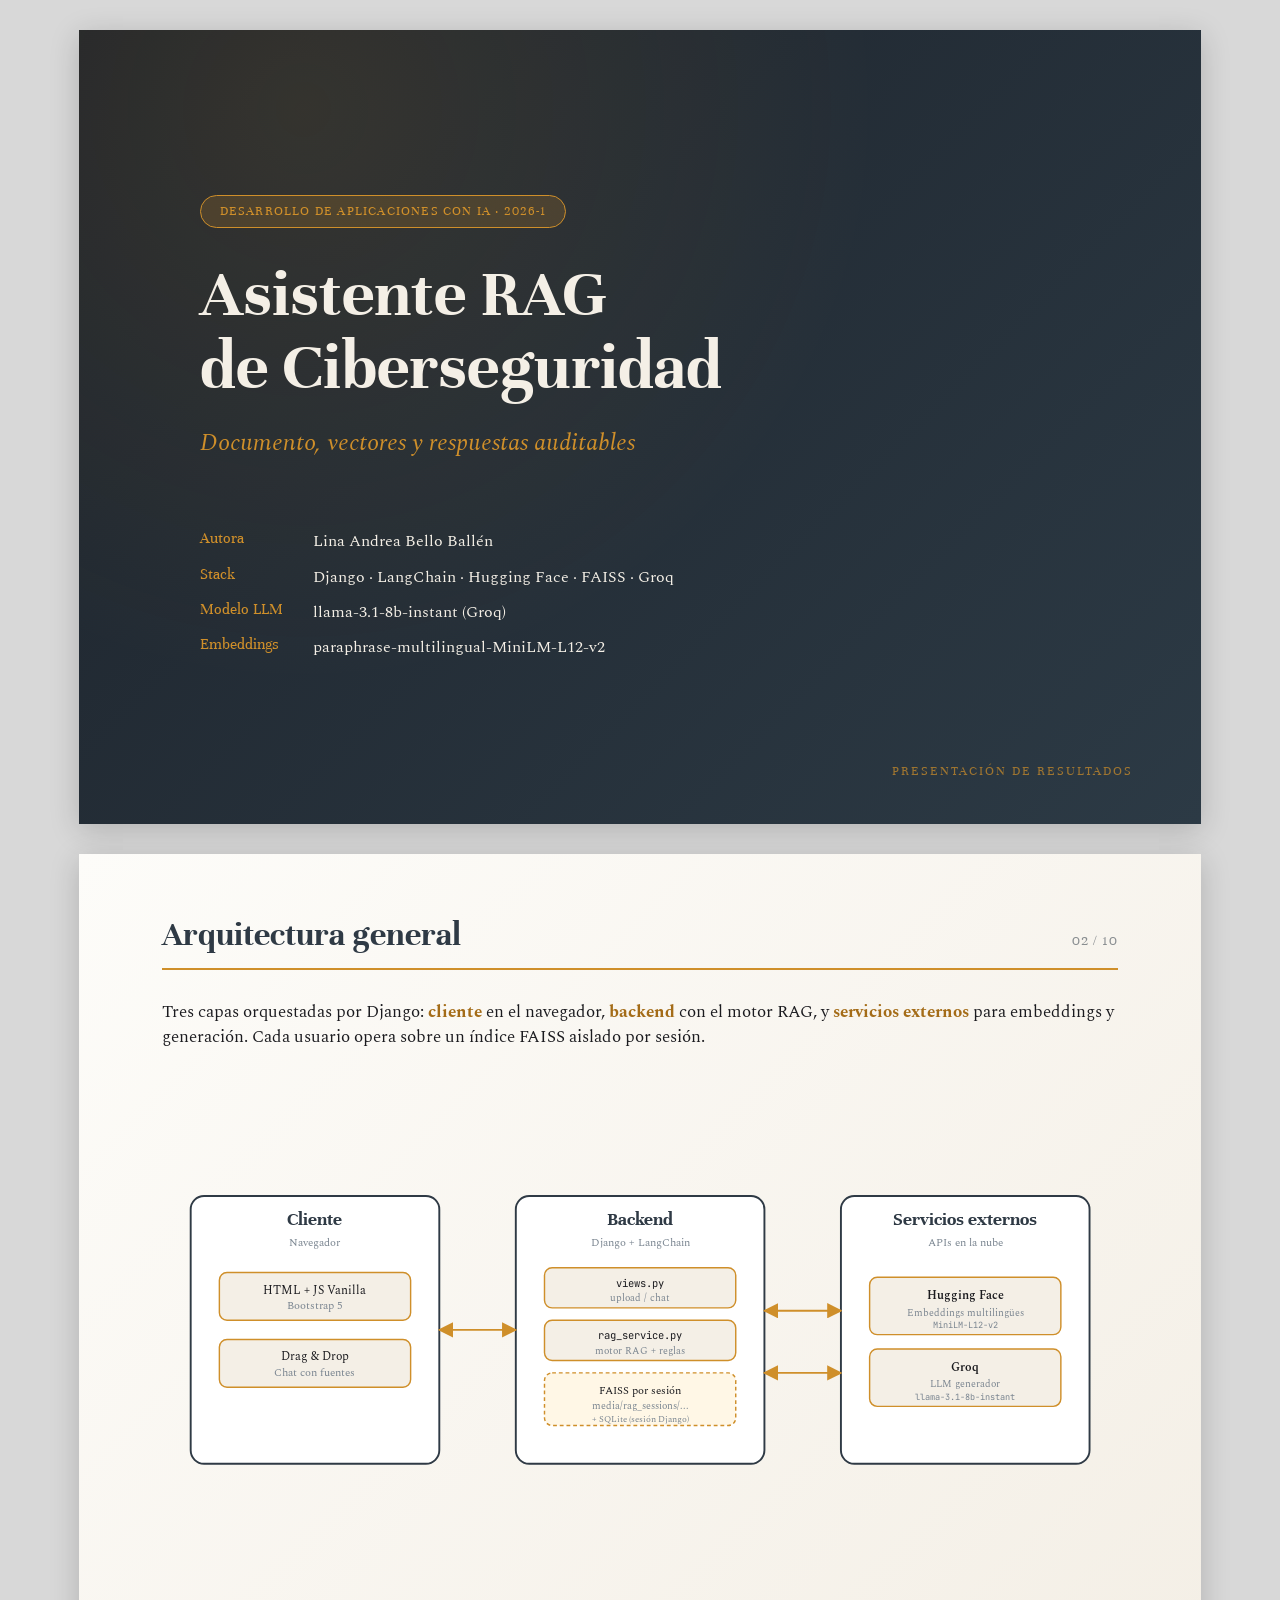
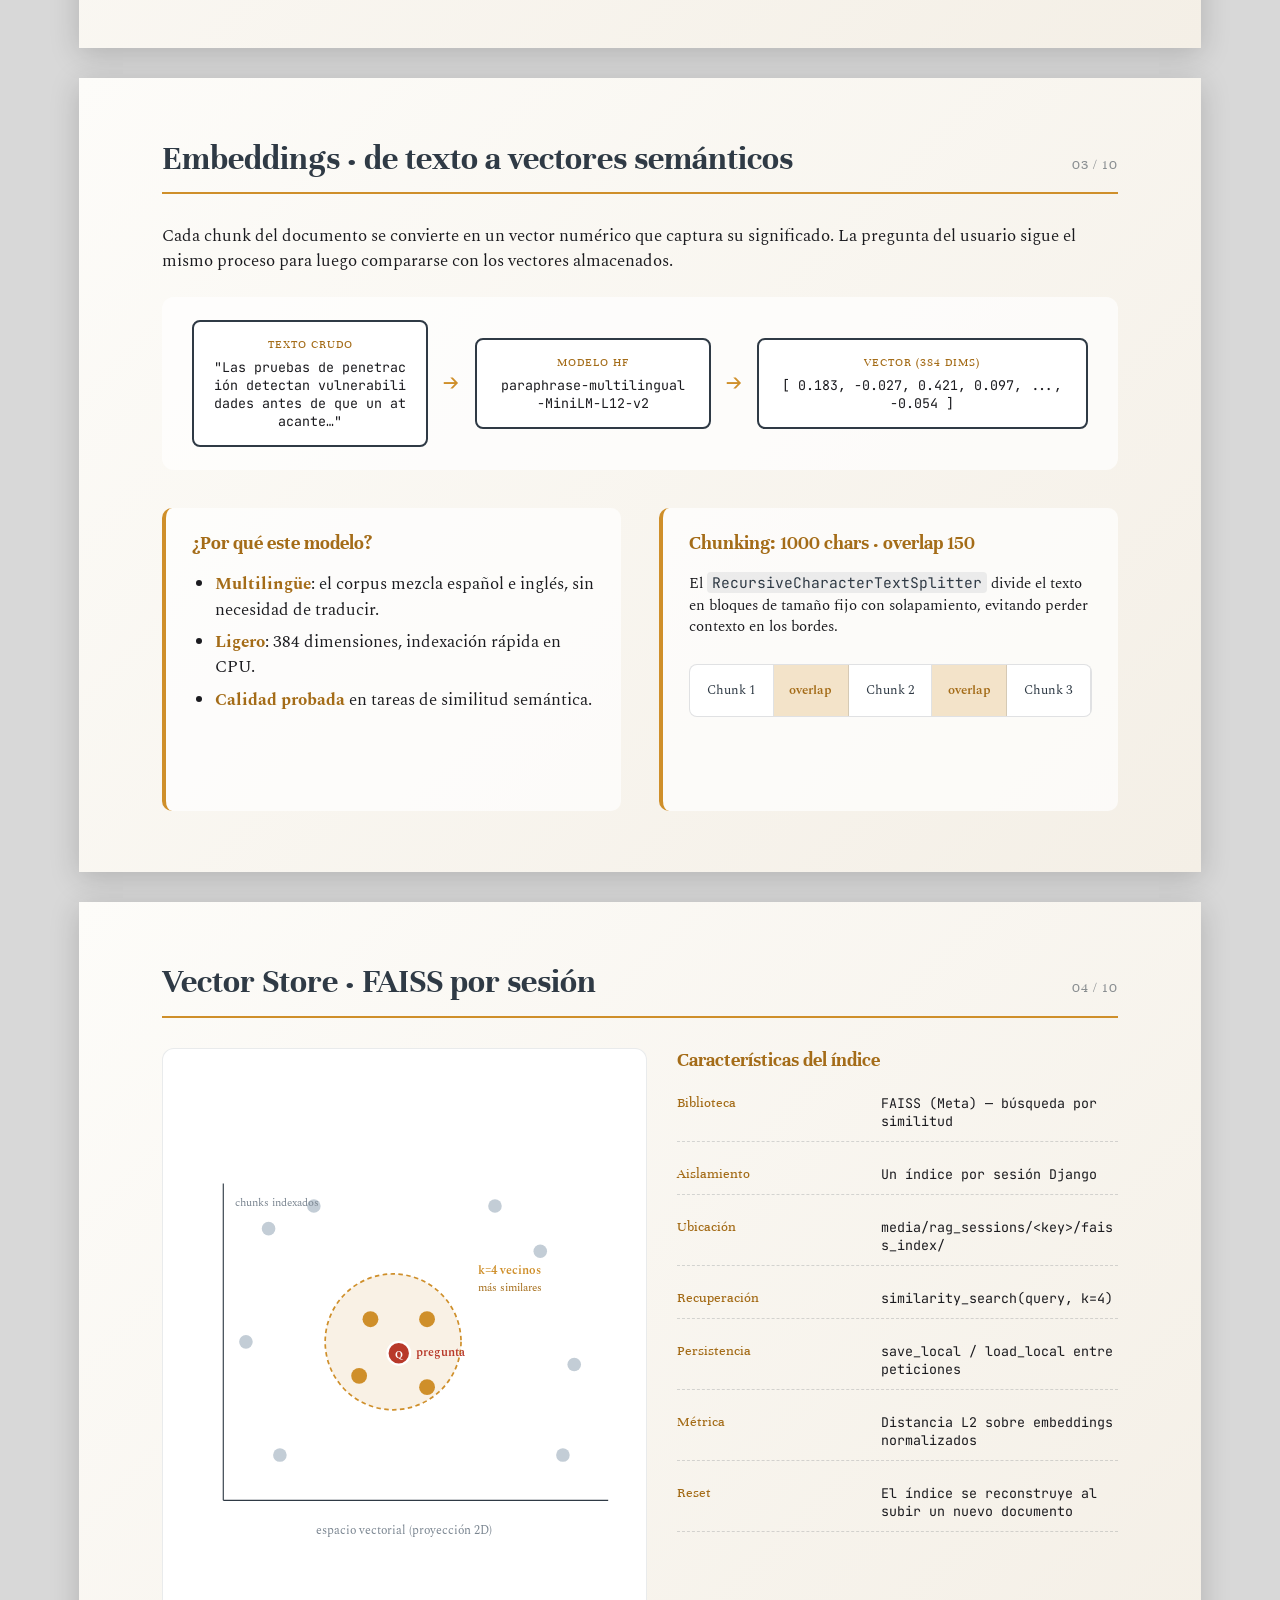
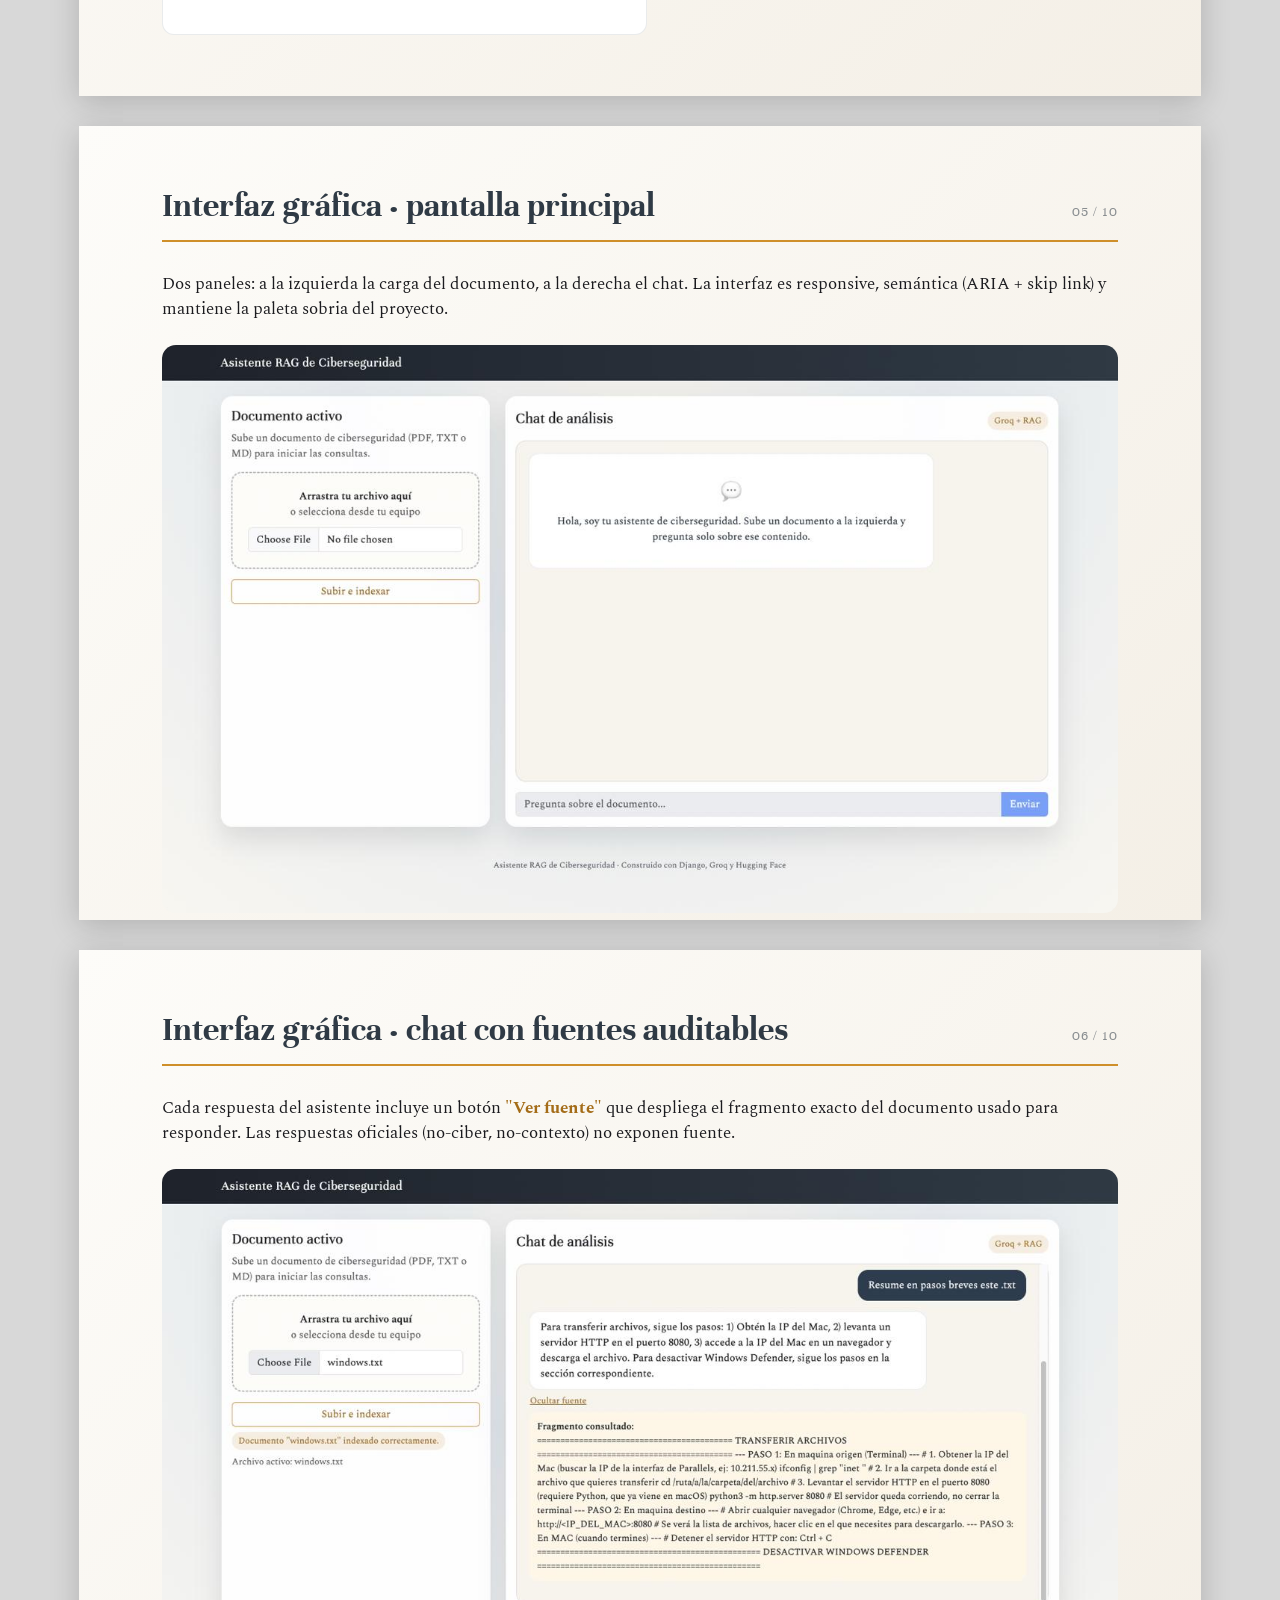
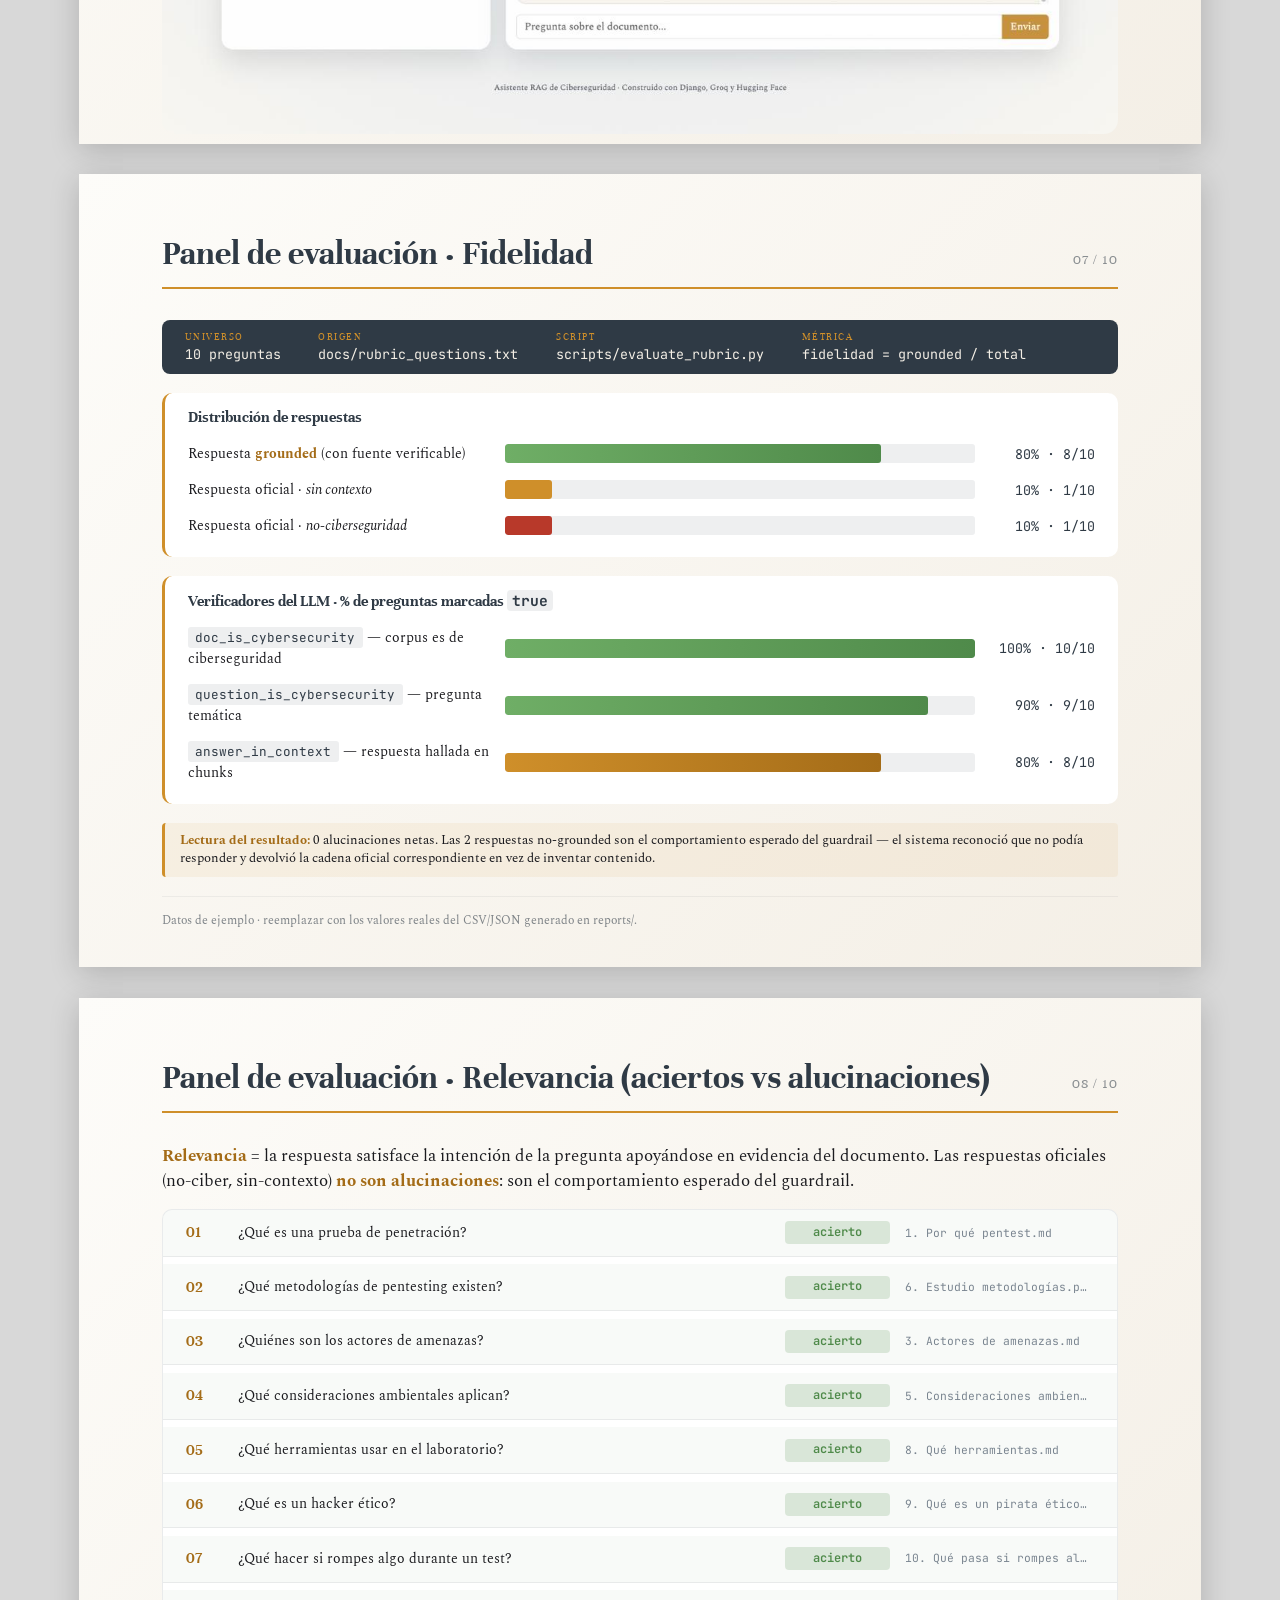
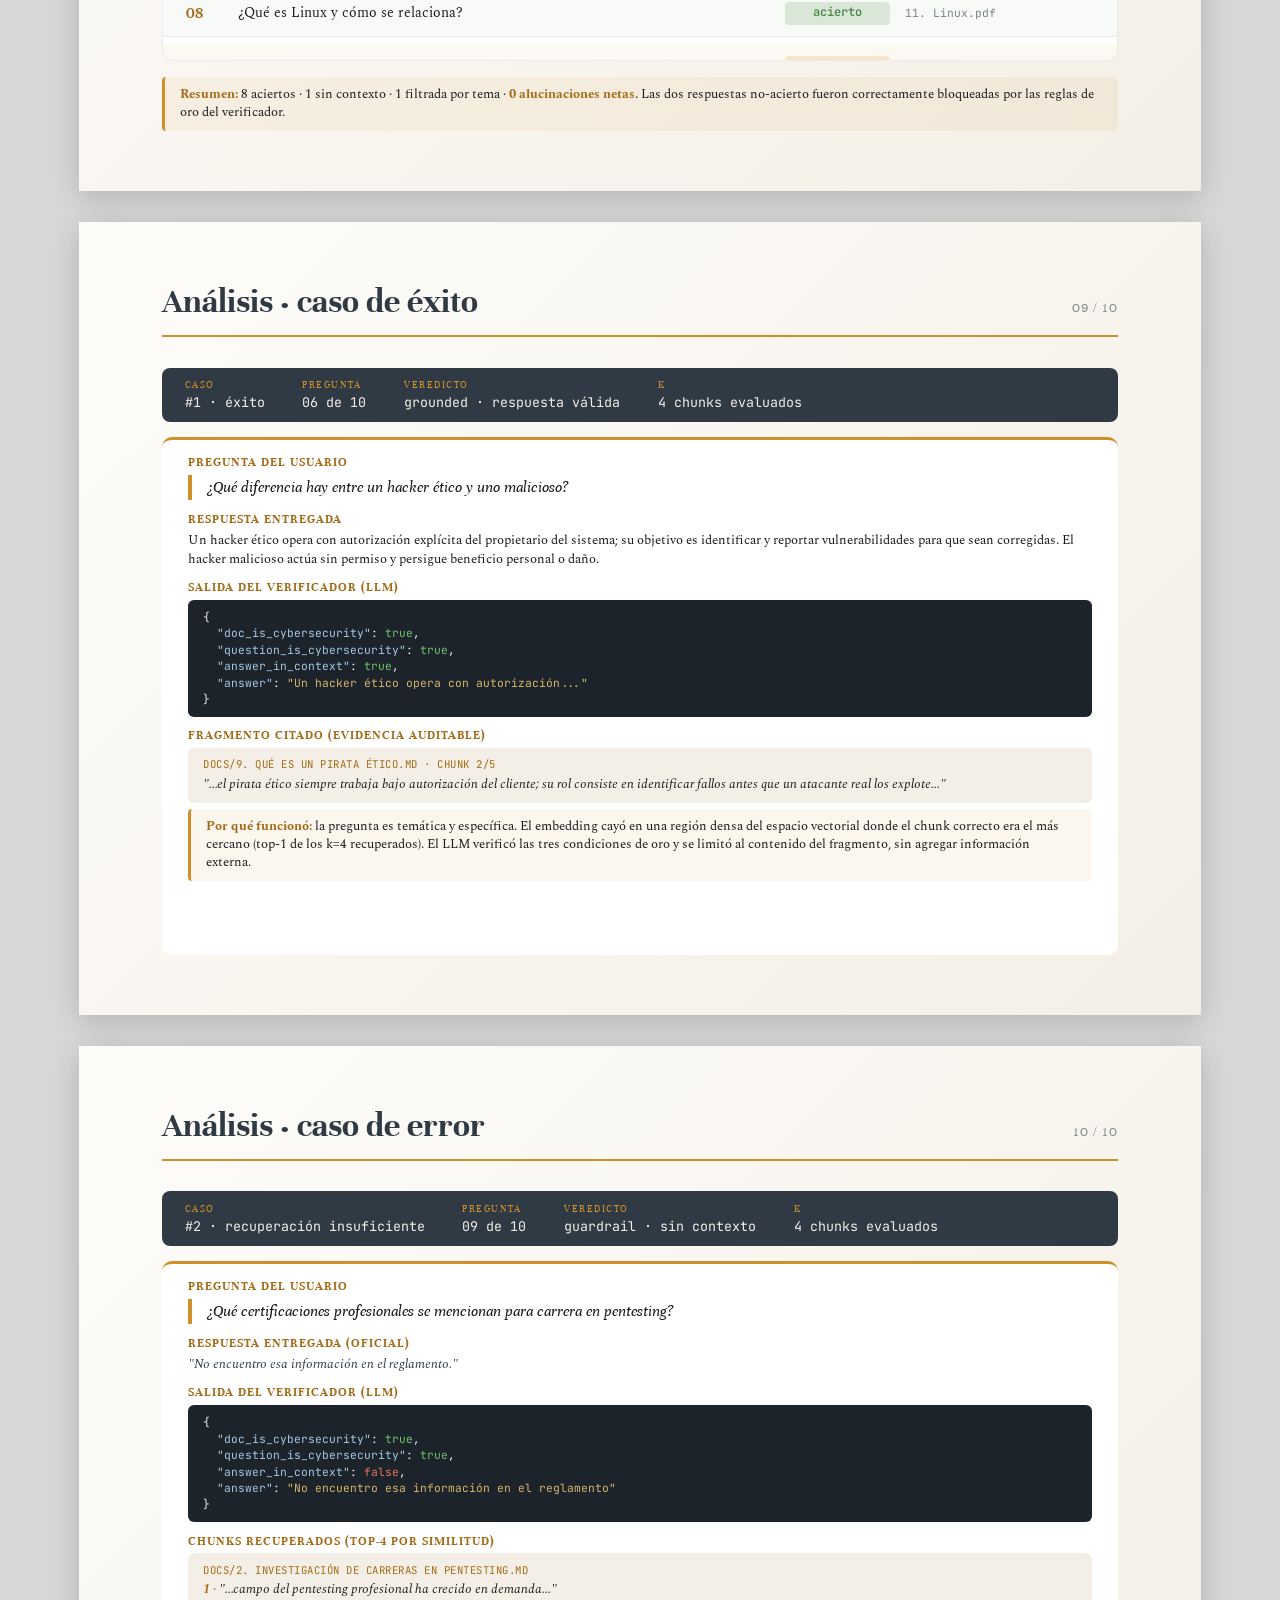
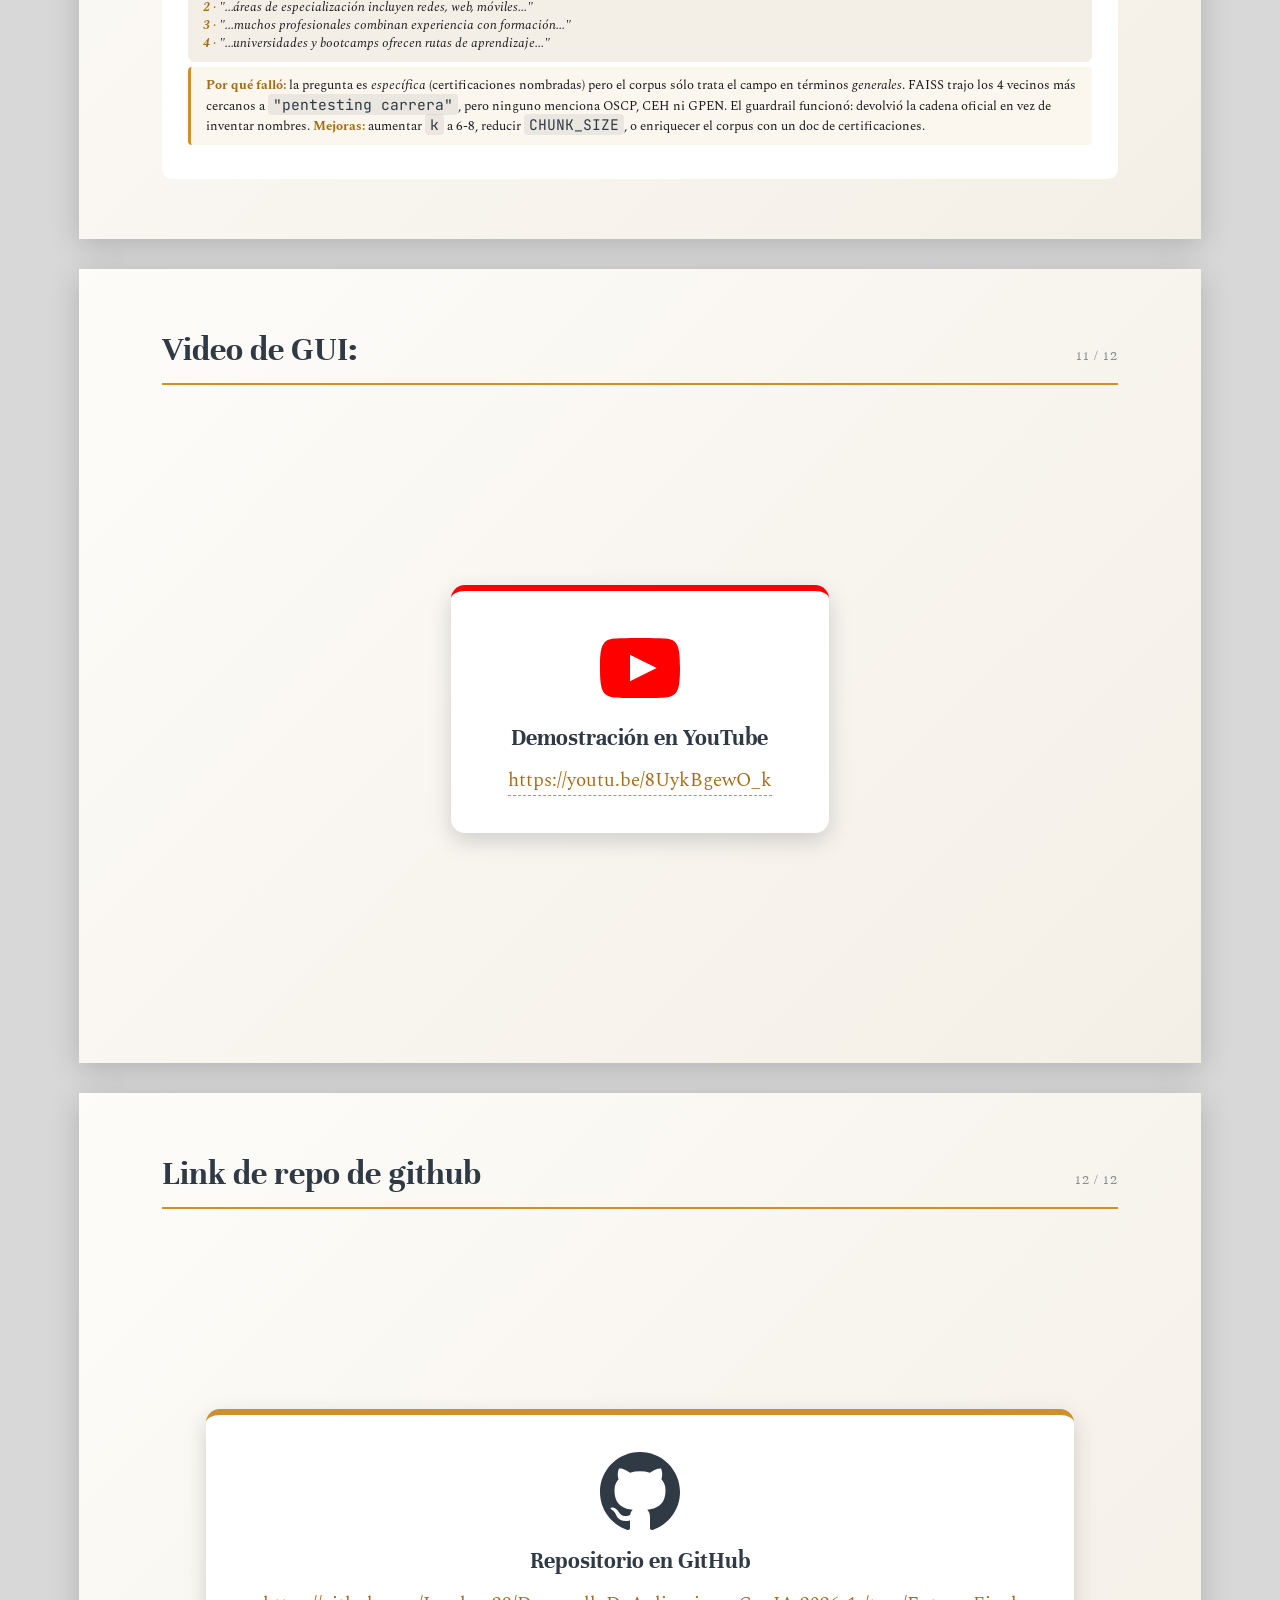
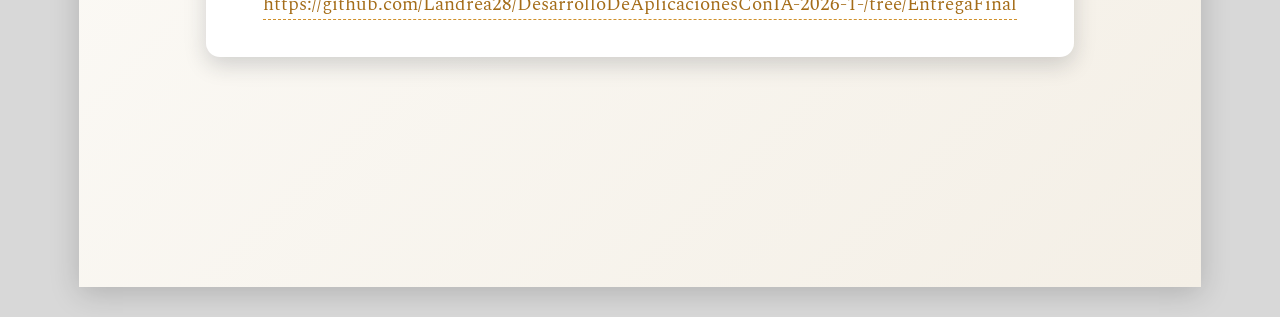
==== presentacion.html @ ad730fc8 "Docs: Images and html" ====
<!DOCTYPE html>
<html lang="es">
<head>
<meta charset="UTF-8">
<title>Asistente RAG de Ciberseguridad — Presentación de Resultados</title>
<link rel="preconnect" href="https://fonts.googleapis.com">
<link href="https://fonts.googleapis.com/css2?family=Spectral:wght@400;600;700&family=Unna:wght@400;700&family=JetBrains+Mono:wght@400;600&display=swap" rel="stylesheet">
<style>
:root {
    --ink: #1b1b1f;
    --steel: #2f3a45;
    --mist: #e8eef2;
    --sand: #f4efe6;
    --accent: #cf8f2a;
    --accent-dark: #a46c18;
    --chat-bg: #f7f4ee;
    --success: #4f8a4a;
    --warn:    #cf8f2a;
    --danger:  #b8392a;
}

* { box-sizing: border-box; margin: 0; padding: 0; }

@page { size: A4 landscape; margin: 0; }

html, body {
    font-family: "Spectral", "Georgia", serif;
    color: var(--ink);
    background: #d8d8d8;
    -webkit-print-color-adjust: exact;
    print-color-adjust: exact;
}

.slide {
    width: 297mm;
    height: 210mm;
    background: linear-gradient(135deg, #fdfcf9 0%, #f4efe6 100%);
    margin: 8mm auto;
    padding: 16mm 22mm;
    display: flex;
    flex-direction: column;
    box-shadow: 0 6px 28px rgba(0,0,0,0.18);
    position: relative;
    overflow: hidden;
}

@media print {
    body { background: white; margin: 0; }
    .slide {
        margin: 0;
        box-shadow: none;
        page-break-after: always;
        break-after: page;
    }
    .slide:last-child { page-break-after: auto; }
}

h1, h2, h3, h4 {
    font-family: "Unna", "Georgia", serif;
    color: var(--steel);
    font-weight: 700;
}

.slide-header {
    display: flex;
    justify-content: space-between;
    align-items: baseline;
    border-bottom: 2px solid var(--accent);
    padding-bottom: 4mm;
    margin-bottom: 8mm;
    flex-shrink: 0;
}
.slide-header h2 {
    font-size: 26pt;
    line-height: 1.1;
}
.slide-number {
    font-family: "Unna", serif;
    font-size: 11pt;
    color: var(--steel);
    opacity: 0.55;
    letter-spacing: 1px;
}

.slide-body {
    flex: 1;
    display: flex;
    flex-direction: column;
    gap: 6mm;
    min-height: 0;
}

p, li { font-size: 13pt; line-height: 1.45; }
strong { color: var(--accent-dark); }

ul { padding-left: 6mm; }
li { margin-bottom: 2mm; }

code, .mono {
    font-family: "JetBrains Mono", "Consolas", monospace;
    font-size: 11pt;
    background: rgba(47,58,69,0.08);
    padding: 1px 5px;
    border-radius: 4px;
    color: var(--steel);
}

.two-col {
    display: grid;
    grid-template-columns: 1fr 1fr;
    gap: 10mm;
    flex: 1;
    min-height: 0;
}
.col-card {
    background: rgba(255,255,255,0.7);
    border-left: 4px solid var(--accent);
    border-radius: 10px;
    padding: 6mm 7mm;
    display: flex;
    flex-direction: column;
    gap: 3mm;
}
.col-card h3 {
    font-size: 15pt;
    color: var(--accent-dark);
    margin-bottom: 2mm;
}

/* ===== Slide 1 — Portada ===== */
.cover {
    justify-content: center;
    align-items: flex-start;
    padding: 28mm 32mm;
    background:
        radial-gradient(circle at 20% 10%, rgba(207,143,42,0.12) 0%, transparent 50%),
        linear-gradient(135deg, #1d232b 0%, #2c3a45 100%);
    color: #f4efe6;
}
.cover h1 {
    font-family: "Unna", serif;
    color: #f4efe6;
    font-size: 52pt;
    line-height: 1.05;
    max-width: 220mm;
}
.cover .subtitle {
    font-size: 18pt;
    color: var(--accent);
    margin-top: 6mm;
    font-style: italic;
}
.cover .meta {
    margin-top: 18mm;
    display: grid;
    grid-template-columns: auto auto;
    gap: 3mm 8mm;
    font-size: 12pt;
}
.cover .meta dt { color: var(--accent); font-family: "Unna", serif; }
.cover .meta dd { color: #f4efe6; }

.cover .badge {
    display: inline-block;
    background: rgba(207,143,42,0.18);
    color: var(--accent);
    border: 1px solid var(--accent);
    padding: 2mm 5mm;
    border-radius: 999px;
    font-size: 10pt;
    letter-spacing: 1.2px;
    text-transform: uppercase;
    font-family: "Unna", serif;
}

/* ===== Arquitectura (Slide 2) ===== */
.arch-wrap { display: flex; flex-direction: column; gap: 6mm; flex: 1; }
.arch-svg-wrap { flex: 1; display: flex; justify-content: center; align-items: center; }
.arch-svg-wrap svg { width: 100%; height: 100%; max-height: 110mm; }

/* ===== Embeddings (Slide 3) ===== */
.pipeline {
    display: grid;
    grid-template-columns: 1fr auto 1fr auto 1.4fr;
    align-items: center;
    gap: 4mm;
    background: rgba(255,255,255,0.7);
    border-radius: 12px;
    padding: 6mm 8mm;
}
.pipe-box {
    background: white;
    border: 2px solid var(--steel);
    border-radius: 8px;
    padding: 4mm 5mm;
    text-align: center;
    font-size: 11pt;
}
.pipe-box .label {
    font-family: "Unna", serif;
    color: var(--accent-dark);
    font-size: 9pt;
    text-transform: uppercase;
    letter-spacing: 1px;
    margin-bottom: 2mm;
}
.pipe-box .value {
    font-family: "JetBrains Mono", monospace;
    font-size: 10pt;
    color: var(--ink);
    word-break: break-all;
}
.pipe-arrow {
    font-size: 18pt;
    color: var(--accent);
    text-align: center;
}
.chunk-bar {
    height: 14mm;
    background: white;
    border-radius: 8px;
    display: flex;
    overflow: hidden;
    margin-top: 4mm;
    border: 1px solid rgba(47,58,69,0.15);
}
.chunk-bar .chunk {
    flex: 1;
    padding: 3mm 4mm;
    border-right: 1px solid rgba(47,58,69,0.15);
    font-size: 10pt;
    color: var(--steel);
    display: flex;
    align-items: center;
    justify-content: center;
}
.chunk-bar .chunk.overlap {
    background: rgba(207,143,42,0.25);
    color: var(--accent-dark);
    font-weight: 600;
    flex: 0.3;
}

/* ===== FAISS (Slide 4) ===== */
.faiss-grid {
    display: grid;
    grid-template-columns: 1.1fr 1fr;
    gap: 8mm;
    flex: 1;
    min-height: 0;
}
.faiss-svg-wrap {
    background: white;
    border-radius: 12px;
    padding: 4mm;
    display: flex;
    align-items: center;
    justify-content: center;
    border: 1px solid rgba(47,58,69,0.1);
}
.faiss-svg-wrap svg { width: 100%; height: 100%; max-height: 110mm; }

.kv-list { display: flex; flex-direction: column; gap: 3mm; }
.kv-row {
    display: grid;
    grid-template-columns: 50mm 1fr;
    gap: 4mm;
    padding: 3mm 0;
    border-bottom: 1px dashed rgba(47,58,69,0.18);
}
.kv-row .k {
    font-family: "Unna", serif;
    color: var(--accent-dark);
    font-size: 11pt;
}
.kv-row .v {
    font-family: "JetBrains Mono", monospace;
    font-size: 10pt;
    color: var(--ink);
    word-break: break-word;
}

/* ===== UI Mockups (Slides 5-6) ===== */
.mockup-frame {
    background: white;
    border-radius: 14px;
    box-shadow: 0 8px 22px rgba(29,35,43,0.18);
    overflow: hidden;
    flex: 1;
    display: flex;
    flex-direction: column;
    border: 1px solid rgba(47,58,69,0.15);
}
.mockup-titlebar {
    height: 10mm;
    background: #1d232b;
    display: flex;
    align-items: center;
    padding: 0 5mm;
    gap: 3mm;
}
.mockup-titlebar .dot {
    width: 3mm;
    height: 3mm;
    border-radius: 50%;
    display: inline-block;
}
.mockup-titlebar .dot.red { background: #ff5f56; }
.mockup-titlebar .dot.yellow { background: #ffbd2e; }
.mockup-titlebar .dot.green { background: #27c93f; }
.mockup-titlebar .url {
    background: #2f3a45;
    color: #c3cdd6;
    padding: 1.5mm 5mm;
    border-radius: 6px;
    font-family: "JetBrains Mono", monospace;
    font-size: 9pt;
    margin-left: 6mm;
    flex: 1;
    max-width: 80mm;
}
.mockup-content {
    flex: 1;
    background: radial-gradient(circle at top, #f2efe8 0%, #e3e9ee 40%, #f8f6f0 100%);
    padding: 5mm 6mm;
    display: flex;
    flex-direction: column;
    gap: 4mm;
    overflow: hidden;
}
.mockup-nav {
    background: linear-gradient(90deg, #1d232b 0%, #2c3a45 100%);
    color: #f4efe6;
    padding: 3mm 5mm;
    border-radius: 8px;
    font-family: "Unna", serif;
    font-size: 11pt;
}
.mockup-row {
    display: grid;
    grid-template-columns: 1fr 1.6fr;
    gap: 4mm;
    flex: 1;
    min-height: 0;
}
.mockup-card {
    background: white;
    border-radius: 12px;
    padding: 4mm 5mm;
    box-shadow: 0 4px 12px rgba(29,35,43,0.08);
    display: flex;
    flex-direction: column;
    gap: 2mm;
    overflow: hidden;
}
.mockup-card h4 {
    font-family: "Unna", serif;
    font-size: 12pt;
    color: var(--steel);
}
.mockup-card .muted { color: #7a8590; font-size: 9pt; }
.upload-zone-mini {
    border: 2px dashed rgba(47,58,69,0.35);
    border-radius: 8px;
    padding: 8mm 4mm;
    text-align: center;
    background: #fdfcf9;
    font-size: 10pt;
    color: var(--steel);
}
.btn-mini {
    background: var(--accent);
    color: white;
    border-radius: 6px;
    padding: 2mm 4mm;
    text-align: center;
    font-size: 10pt;
    font-weight: 600;
}
.btn-outline-mini {
    border: 1px solid var(--accent);
    color: var(--accent-dark);
    border-radius: 6px;
    padding: 2mm 4mm;
    text-align: center;
    font-size: 10pt;
}
.chat-mini {
    background: #f7f4ee;
    border-radius: 8px;
    padding: 3mm;
    display: flex;
    flex-direction: column;
    gap: 3mm;
    flex: 1;
    overflow: hidden;
}
.bubble {
    padding: 2.5mm 4mm;
    border-radius: 10px;
    max-width: 75%;
    font-size: 9.5pt;
    line-height: 1.4;
}
.bubble.user {
    background: #2a3d4f;
    color: #f7f7f7;
    align-self: flex-end;
}
.bubble.bot {
    background: white;
    color: var(--ink);
    border: 1px solid rgba(47,58,69,0.1);
}
.bubble.bot .source-pill {
    display: inline-block;
    margin-top: 2mm;
    background: #fff7e6;
    color: var(--accent-dark);
    padding: 1mm 3mm;
    border-radius: 999px;
    font-size: 8pt;
}

/* ===== Métricas (Slides 7-8) ===== */
.metrics-grid {
    display: grid;
    grid-template-columns: 1fr 1fr;
    gap: 8mm;
    flex: 1;
    min-height: 0;
}
.metric-card {
    background: white;
    border-radius: 14px;
    padding: 6mm 7mm;
    border-top: 4px solid var(--accent);
    display: flex;
    flex-direction: column;
    gap: 3mm;
}
.metric-card h3 {
    font-size: 14pt;
    color: var(--accent-dark);
}
.big-stat {
    font-family: "Unna", serif;
    font-size: 44pt;
    line-height: 1;
    color: var(--steel);
    text-align: center;
    margin: 2mm 0;
}
.big-stat .unit {
    font-size: 18pt;
    color: var(--accent-dark);
}

.donut-wrap {
    display: flex;
    align-items: center;
    justify-content: center;
    gap: 6mm;
}
.donut-wrap svg { width: 50mm; height: 50mm; }
.donut-legend { display: flex; flex-direction: column; gap: 2mm; font-size: 10pt; }
.donut-legend .swatch {
    display: inline-block;
    width: 4mm;
    height: 4mm;
    border-radius: 2px;
    margin-right: 2mm;
    vertical-align: middle;
}

.bar-chart { display: flex; flex-direction: column; gap: 3mm; }
.bar-row {
    display: grid;
    grid-template-columns: 60mm 1fr 22mm;
    align-items: center;
    gap: 3mm;
    font-size: 10pt;
}
.bar-row .label { color: var(--steel); }
.bar-row .track {
    background: rgba(47,58,69,0.1);
    height: 6mm;
    border-radius: 4px;
    overflow: hidden;
}
.bar-row .fill {
    height: 100%;
    background: linear-gradient(90deg, var(--accent), var(--accent-dark));
    border-radius: 4px;
    display: flex;
    align-items: center;
    padding-left: 2mm;
    color: white;
    font-size: 9pt;
    font-weight: 600;
}
.bar-row .fill.success { background: linear-gradient(90deg, #6fae66, var(--success)); }
.bar-row .fill.danger  { background: linear-gradient(90deg, #d8624f, var(--danger)); }
.bar-row .num { font-family: "JetBrains Mono", monospace; color: var(--steel); text-align: right; }

.eval-table {
    width: 100%;
    font-size: 10pt;
    border-collapse: collapse;
    background: white;
    border-radius: 8px;
    overflow: hidden;
}
.eval-table th, .eval-table td {
    padding: 2.5mm 3mm;
    text-align: left;
    border-bottom: 1px solid rgba(47,58,69,0.1);
}
.eval-table th {
    background: var(--steel);
    color: white;
    font-family: "Unna", serif;
    font-size: 10pt;
    font-weight: 700;
}
.eval-table td.tag { font-family: "JetBrains Mono", monospace; }
.tag-ok { color: var(--success); font-weight: 600; }
.tag-fail { color: var(--danger); font-weight: 600; }
.tag-noctx { color: var(--accent-dark); font-weight: 600; }

/* ===== Casos (Slides 9-10) ===== */
.case {
    background: white;
    border-radius: 14px;
    padding: 6mm 7mm;
    flex: 1;
    display: flex;
    flex-direction: column;
    gap: 4mm;
    border-left: 6px solid var(--accent);
}
.case.success { border-left-color: var(--success); }
.case.error   { border-left-color: var(--danger); }

.case .case-tag {
    display: inline-block;
    align-self: flex-start;
    background: rgba(79,138,74,0.15);
    color: var(--success);
    padding: 1.5mm 4mm;
    border-radius: 999px;
    font-family: "Unna", serif;
    font-size: 10pt;
    text-transform: uppercase;
    letter-spacing: 1px;
}
.case.error .case-tag {
    background: rgba(184,57,42,0.12);
    color: var(--danger);
}
.case .qa {
    display: grid;
    grid-template-columns: 22mm 1fr;
    gap: 3mm;
    padding: 3mm 0;
    border-bottom: 1px dashed rgba(47,58,69,0.18);
}
.case .qa .role {
    font-family: "Unna", serif;
    color: var(--accent-dark);
    font-size: 11pt;
}
.case .qa .text {
    font-size: 11pt;
    line-height: 1.45;
}
.case .meta-row {
    display: flex;
    gap: 3mm;
    flex-wrap: wrap;
}
.case .meta-row .chip {
    background: rgba(47,58,69,0.08);
    color: var(--steel);
    padding: 1.5mm 4mm;
    border-radius: 999px;
    font-family: "JetBrains Mono", monospace;
    font-size: 9pt;
}
.case .meta-row .chip.true { background: rgba(79,138,74,0.18); color: var(--success); }
.case .meta-row .chip.false { background: rgba(184,57,42,0.15); color: var(--danger); }

.case .analysis {
    background: var(--sand);
    border-radius: 8px;
    padding: 4mm 5mm;
    font-size: 10.5pt;
    line-height: 1.5;
}
.case .analysis h4 {
    font-family: "Unna", serif;
    color: var(--accent-dark);
    font-size: 12pt;
    margin-bottom: 2mm;
}

.footer-note {
    margin-top: auto;
    padding-top: 4mm;
    font-size: 9pt;
    color: var(--steel);
    opacity: 0.6;
    border-top: 1px solid rgba(47,58,69,0.1);
    flex-shrink: 0;
}

/* ===== Screenshot placeholder (slides 5-6) ===== */
.screenshot-placeholder {
    flex: 1;
    min-height: 0;
    border: 2px dashed rgba(47,58,69,0.32);
    border-radius: 14px;
    background:
        repeating-linear-gradient(45deg, rgba(47,58,69,0.025) 0 10px, transparent 10px 20px),
        rgba(255,255,255,0.55);
    display: flex;
    flex-direction: column;
    align-items: center;
    justify-content: center;
    gap: 3mm;
    color: var(--steel);
}
.screenshot-placeholder .ph-icon {
    font-family: "Unna", serif;
    font-size: 28pt;
    color: var(--accent-dark);
    opacity: 0.5;
    letter-spacing: 4px;
}
.screenshot-placeholder .ph-label {
    font-family: "Unna", serif;
    font-size: 14pt;
    color: var(--steel);
}
.screenshot-placeholder .ph-meta {
    font-family: "JetBrains Mono", monospace;
    font-size: 9pt;
    color: var(--accent-dark);
    background: rgba(207,143,42,0.15);
    padding: 1.5mm 5mm;
    border-radius: 999px;
    border: 1px solid rgba(207,143,42,0.35);
}

/* ===== Lista de evaluación (slide 8) ===== */
.eval-list {
    list-style: none;
    padding: 0;
    margin: 0;
    background: white;
    border-radius: 10px;
    overflow: hidden;
    border: 1px solid rgba(47,58,69,0.1);
}
.eval-list li {
    display: grid;
    grid-template-columns: 10mm 1fr 28mm 50mm;
    gap: 4mm;
    align-items: center;
    padding: 3mm 6mm;
    border-bottom: 1px solid rgba(47,58,69,0.08);
    font-size: 10.5pt;
    line-height: 1.3;
}
.eval-list li:last-child { border-bottom: none; }
.eval-list li.row-ok { background: rgba(79,138,74,0.04); }
.eval-list li.row-noctx { background: rgba(207,143,42,0.06); }
.eval-list li.row-filtered { background: rgba(47,58,69,0.04); }
.eval-list .num {
    font-family: "Unna", serif;
    color: var(--accent-dark);
    font-size: 12pt;
    font-weight: 700;
}
.eval-list .question { color: var(--ink); }
.eval-list .tag {
    font-family: "JetBrains Mono", monospace;
    font-size: 9pt;
    padding: 1mm 3mm;
    border-radius: 4px;
    text-align: center;
    font-weight: 600;
}
.eval-list .tag.ok      { background: rgba(79,138,74,0.18);  color: var(--success); }
.eval-list .tag.noctx   { background: rgba(207,143,42,0.18); color: var(--accent-dark); }
.eval-list .tag.filtered{ background: rgba(47,58,69,0.15);   color: var(--steel); }
.eval-list .source {
    font-family: "JetBrains Mono", monospace;
    font-size: 8.5pt;
    color: #7a8590;
    overflow: hidden;
    text-overflow: ellipsis;
    white-space: nowrap;
}

/* ===== Report style (slides 7, 9, 10) ===== */
.report-header {
    background: var(--steel);
    color: #f4efe6;
    padding: 3mm 6mm;
    border-radius: 8px;
    display: flex;
    gap: 10mm;
    flex-shrink: 0;
}
.report-header .field {
    display: flex;
    flex-direction: column;
    gap: 0.5mm;
}
.report-header .field .lbl {
    font-family: "Unna", serif;
    color: var(--accent);
    font-size: 7.5pt;
    text-transform: uppercase;
    letter-spacing: 1.5px;
}
.report-header .field .val {
    font-family: "JetBrains Mono", monospace;
    font-size: 10pt;
    color: #f4efe6;
}

.report-block {
    background: white;
    border-radius: 10px;
    padding: 4mm 7mm;
    flex: 1;
    display: flex;
    flex-direction: column;
    gap: 1.5mm;
    border-top: 3px solid var(--accent);
    min-height: 0;
    overflow: hidden;
}
.report-block h4 {
    font-family: "Unna", serif;
    color: var(--accent-dark);
    font-size: 9.5pt;
    margin-top: 1.5mm;
    margin-bottom: 0;
    text-transform: uppercase;
    letter-spacing: 1px;
}
.report-block h4:first-child { margin-top: 0; }
.report-block .quote {
    font-family: "Unna", serif;
    font-style: italic;
    font-size: 12pt;
    line-height: 1.35;
    color: var(--ink);
    border-left: 4px solid var(--accent);
    padding: 0.5mm 0 0.5mm 4mm;
}
.report-block p { font-size: 10pt; line-height: 1.4; margin: 0; }

.metric-table {
    background: white;
    border-radius: 10px;
    padding: 4mm 6mm;
    display: flex;
    flex-direction: column;
    gap: 1mm;
    border-left: 3px solid var(--accent);
}
.metric-table h4 {
    font-family: "Unna", serif;
    color: var(--steel);
    font-size: 12pt;
    margin-bottom: 2mm;
}
.metric-line {
    display: grid;
    grid-template-columns: 80mm 1fr 28mm;
    align-items: center;
    gap: 4mm;
    padding: 1.5mm 0;
}
.metric-line .name {
    font-family: "Spectral", serif;
    font-size: 10.5pt;
    color: var(--ink);
}
.metric-line .name code {
    font-size: 9.5pt;
    background: rgba(47,58,69,0.08);
    padding: 0.5mm 2mm;
    border-radius: 3px;
}
.metric-line .bar {
    background: rgba(47,58,69,0.08);
    height: 5mm;
    border-radius: 3px;
    overflow: hidden;
}
.metric-line .bar-fill {
    height: 100%;
    background: linear-gradient(90deg, var(--accent), var(--accent-dark));
    border-radius: 3px;
}
.metric-line .bar-fill.success { background: linear-gradient(90deg, #6fae66, var(--success)); }
.metric-line .bar-fill.warn { background: var(--accent); }
.metric-line .bar-fill.danger { background: var(--danger); }
.metric-line .pct {
    font-family: "JetBrains Mono", monospace;
    font-size: 10pt;
    color: var(--steel);
    text-align: right;
}

.json-block {
    background: #1d232b;
    color: #e8eef2;
    border-radius: 6px;
    padding: 2.5mm 4mm;
    font-family: "JetBrains Mono", monospace;
    font-size: 8.5pt;
    line-height: 1.45;
}
.json-block .key { color: #a4c8e1; }
.json-block .b-true { color: #6fc46a; }
.json-block .b-false { color: #e87560; }
.json-block .str { color: #d4b56a; }

.source-cite {
    background: var(--sand);
    border-radius: 6px;
    padding: 2.5mm 4mm;
    font-size: 9.5pt;
    line-height: 1.4;
}
.source-cite .ref {
    font-family: "JetBrains Mono", monospace;
    font-size: 8pt;
    color: var(--accent-dark);
    margin-bottom: 1mm;
    text-transform: uppercase;
    letter-spacing: 0.5px;
}
.source-cite .text {
    font-family: "Spectral", serif;
    font-style: italic;
    color: var(--ink);
}

.callout {
    background: rgba(207,143,42,0.08);
    border-left: 3px solid var(--accent);
    padding: 2.5mm 4mm;
    border-radius: 4px;
    font-size: 9.5pt;
    line-height: 1.4;
}
.callout strong { color: var(--accent-dark); }
</style>
</head>
<body>

<!-- ====================== Slide 1 — Portada ====================== -->
<section class="slide cover">
    <span class="badge">Desarrollo de aplicaciones con IA · 2026-1</span>
    <h1 style="margin-top: 8mm;">Asistente RAG<br>de Ciberseguridad</h1>
    <p class="subtitle">Documento, vectores y respuestas auditables</p>
    <dl class="meta">
        <dt>Autora</dt><dd>Lina Andrea Bello Ballén</dd>
        <dt>Stack</dt><dd>Django · LangChain · Hugging Face · FAISS · Groq</dd>
        <dt>Modelo LLM</dt><dd>llama-3.1-8b-instant (Groq)</dd>
        <dt>Embeddings</dt><dd>paraphrase-multilingual-MiniLM-L12-v2</dd>
    </dl>
    <div style="position:absolute; bottom: 12mm; right: 18mm; font-family: 'Unna', serif; font-size: 10pt; color: var(--accent); opacity: 0.7; letter-spacing: 2px;">PRESENTACIÓN DE RESULTADOS</div>
</section>

<!-- ====================== Slide 2 — Arquitectura ====================== -->
<section class="slide">
    <div class="slide-header">
        <h2>Arquitectura general</h2>
        <span class="slide-number">02 / 10</span>
    </div>
    <div class="slide-body arch-wrap">
        <p>Tres capas orquestadas por Django: <strong>cliente</strong> en el navegador, <strong>backend</strong> con el motor RAG, y <strong>servicios externos</strong> para embeddings y generación. Cada usuario opera sobre un índice FAISS aislado por sesión.</p>
        <div class="arch-svg-wrap">
            <svg viewBox="0 0 1000 360" xmlns="http://www.w3.org/2000/svg">
                <defs>
                    <marker id="arrow" viewBox="0 0 10 10" refX="9" refY="5" markerWidth="8" markerHeight="8" orient="auto-start-reverse">
                        <path d="M0,0 L10,5 L0,10 z" fill="#cf8f2a"/>
                    </marker>
                </defs>

                <!-- Capa 1: Cliente -->
                <rect x="30" y="40" width="260" height="280" rx="14" fill="#ffffff" stroke="#2f3a45" stroke-width="2"/>
                <text x="160" y="70" text-anchor="middle" font-family="Unna" font-size="20" font-weight="700" fill="#2f3a45">Cliente</text>
                <text x="160" y="92" text-anchor="middle" font-family="Spectral" font-size="12" fill="#7a8590">Navegador</text>
                <rect x="60" y="120" width="200" height="50" rx="8" fill="#f4efe6" stroke="#cf8f2a" stroke-width="1.5"/>
                <text x="160" y="142" text-anchor="middle" font-family="Spectral" font-size="13" fill="#1b1b1f">HTML + JS Vanilla</text>
                <text x="160" y="158" text-anchor="middle" font-family="Spectral" font-size="11" fill="#7a8590">Bootstrap 5</text>
                <rect x="60" y="190" width="200" height="50" rx="8" fill="#f4efe6" stroke="#cf8f2a" stroke-width="1.5"/>
                <text x="160" y="212" text-anchor="middle" font-family="Spectral" font-size="13" fill="#1b1b1f">Drag &amp; Drop</text>
                <text x="160" y="228" text-anchor="middle" font-family="Spectral" font-size="11" fill="#7a8590">Chat con fuentes</text>

                <!-- Capa 2: Backend -->
                <rect x="370" y="40" width="260" height="280" rx="14" fill="#ffffff" stroke="#2f3a45" stroke-width="2"/>
                <text x="500" y="70" text-anchor="middle" font-family="Unna" font-size="20" font-weight="700" fill="#2f3a45">Backend</text>
                <text x="500" y="92" text-anchor="middle" font-family="Spectral" font-size="12" fill="#7a8590">Django + LangChain</text>
                <rect x="400" y="115" width="200" height="42" rx="8" fill="#f4efe6" stroke="#cf8f2a" stroke-width="1.5"/>
                <text x="500" y="135" text-anchor="middle" font-family="JetBrains Mono" font-size="11" fill="#1b1b1f">views.py</text>
                <text x="500" y="150" text-anchor="middle" font-family="Spectral" font-size="10" fill="#7a8590">upload / chat</text>
                <rect x="400" y="170" width="200" height="42" rx="8" fill="#f4efe6" stroke="#cf8f2a" stroke-width="1.5"/>
                <text x="500" y="190" text-anchor="middle" font-family="JetBrains Mono" font-size="11" fill="#1b1b1f">rag_service.py</text>
                <text x="500" y="205" text-anchor="middle" font-family="Spectral" font-size="10" fill="#7a8590">motor RAG + reglas</text>
                <rect x="400" y="225" width="200" height="55" rx="8" fill="#fff7e6" stroke="#cf8f2a" stroke-width="1.5" stroke-dasharray="4 3"/>
                <text x="500" y="247" text-anchor="middle" font-family="Spectral" font-size="11" fill="#1b1b1f">FAISS por sesión</text>
                <text x="500" y="263" text-anchor="middle" font-family="Spectral" font-size="10" fill="#7a8590">media/rag_sessions/...</text>
                <text x="500" y="276" text-anchor="middle" font-family="Spectral" font-size="9" fill="#7a8590">+ SQLite (sesión Django)</text>

                <!-- Capa 3: Servicios -->
                <rect x="710" y="40" width="260" height="280" rx="14" fill="#ffffff" stroke="#2f3a45" stroke-width="2"/>
                <text x="840" y="70" text-anchor="middle" font-family="Unna" font-size="20" font-weight="700" fill="#2f3a45">Servicios externos</text>
                <text x="840" y="92" text-anchor="middle" font-family="Spectral" font-size="12" fill="#7a8590">APIs en la nube</text>
                <rect x="740" y="125" width="200" height="60" rx="8" fill="#f4efe6" stroke="#cf8f2a" stroke-width="1.5"/>
                <text x="840" y="148" text-anchor="middle" font-family="Spectral" font-size="13" font-weight="600" fill="#1b1b1f">Hugging Face</text>
                <text x="840" y="165" text-anchor="middle" font-family="Spectral" font-size="10" fill="#7a8590">Embeddings multilingües</text>
                <text x="840" y="178" text-anchor="middle" font-family="JetBrains Mono" font-size="9" fill="#7a8590">MiniLM-L12-v2</text>
                <rect x="740" y="200" width="200" height="60" rx="8" fill="#f4efe6" stroke="#cf8f2a" stroke-width="1.5"/>
                <text x="840" y="223" text-anchor="middle" font-family="Spectral" font-size="13" font-weight="600" fill="#1b1b1f">Groq</text>
                <text x="840" y="240" text-anchor="middle" font-family="Spectral" font-size="10" fill="#7a8590">LLM generador</text>
                <text x="840" y="253" text-anchor="middle" font-family="JetBrains Mono" font-size="9" fill="#7a8590">llama-3.1-8b-instant</text>

                <!-- Flechas -->
                <line x1="290" y1="180" x2="370" y2="180" stroke="#cf8f2a" stroke-width="2" marker-end="url(#arrow)" marker-start="url(#arrow)"/>
                <line x1="630" y1="160" x2="710" y2="160" stroke="#cf8f2a" stroke-width="2" marker-end="url(#arrow)" marker-start="url(#arrow)"/>
                <line x1="630" y1="225" x2="710" y2="225" stroke="#cf8f2a" stroke-width="2" marker-end="url(#arrow)" marker-start="url(#arrow)"/>
            </svg>
        </div>
    </div>
</section>

<!-- ====================== Slide 3 — Embeddings ====================== -->
<section class="slide">
    <div class="slide-header">
        <h2>Embeddings · de texto a vectores semánticos</h2>
        <span class="slide-number">03 / 10</span>
    </div>
    <div class="slide-body">
        <p>Cada chunk del documento se convierte en un vector numérico que captura su significado. La pregunta del usuario sigue el mismo proceso para luego compararse con los vectores almacenados.</p>

        <div class="pipeline">
            <div class="pipe-box">
                <div class="label">Texto crudo</div>
                <div class="value">"Las pruebas de penetración detectan vulnerabilidades antes de que un atacante…"</div>
            </div>
            <div class="pipe-arrow">→</div>
            <div class="pipe-box">
                <div class="label">Modelo HF</div>
                <div class="value">paraphrase-multilingual<br>-MiniLM-L12-v2</div>
            </div>
            <div class="pipe-arrow">→</div>
            <div class="pipe-box">
                <div class="label">Vector (384 dims)</div>
                <div class="value">[ 0.183, -0.027, 0.421, 0.097, ..., -0.054 ]</div>
            </div>
        </div>

        <div class="two-col" style="margin-top: 4mm;">
            <div class="col-card">
                <h3>¿Por qué este modelo?</h3>
                <ul>
                    <li><strong>Multilingüe</strong>: el corpus mezcla español e inglés, sin necesidad de traducir.</li>
                    <li><strong>Ligero</strong>: 384 dimensiones, indexación rápida en CPU.</li>
                    <li><strong>Calidad probada</strong> en tareas de similitud semántica.</li>
                </ul>
            </div>
            <div class="col-card">
                <h3>Chunking: 1000 chars · overlap 150</h3>
                <p style="font-size: 11pt;">El <code>RecursiveCharacterTextSplitter</code> divide el texto en bloques de tamaño fijo con solapamiento, evitando perder contexto en los bordes.</p>
                <div class="chunk-bar">
                    <div class="chunk">Chunk 1</div>
                    <div class="chunk overlap">overlap</div>
                    <div class="chunk">Chunk 2</div>
                    <div class="chunk overlap">overlap</div>
                    <div class="chunk">Chunk 3</div>
                </div>
            </div>
        </div>
    </div>
</section>

<!-- ====================== Slide 4 — Vector Store ====================== -->
<section class="slide">
    <div class="slide-header">
        <h2>Vector Store · FAISS por sesión</h2>
        <span class="slide-number">04 / 10</span>
    </div>
    <div class="slide-body faiss-grid">
        <div class="faiss-svg-wrap">
            <svg viewBox="0 0 400 360" xmlns="http://www.w3.org/2000/svg">
                <!-- Ejes -->
                <line x1="40" y1="320" x2="380" y2="320" stroke="#2f3a45" stroke-width="1"/>
                <line x1="40" y1="40" x2="40" y2="320" stroke="#2f3a45" stroke-width="1"/>
                <text x="200" y="350" text-anchor="middle" font-family="Spectral" font-size="11" fill="#7a8590">espacio vectorial (proyección 2D)</text>

                <!-- Chunks distantes (gris) -->
                <circle cx="80"  cy="80"  r="6" fill="#c3cdd6"/>
                <circle cx="120" cy="60"  r="6" fill="#c3cdd6"/>
                <circle cx="320" cy="100" r="6" fill="#c3cdd6"/>
                <circle cx="350" cy="200" r="6" fill="#c3cdd6"/>
                <circle cx="90"  cy="280" r="6" fill="#c3cdd6"/>
                <circle cx="340" cy="280" r="6" fill="#c3cdd6"/>
                <circle cx="60"  cy="180" r="6" fill="#c3cdd6"/>
                <circle cx="280" cy="60"  r="6" fill="#c3cdd6"/>

                <!-- Top-k vecinos -->
                <circle cx="190" cy="180" r="60" fill="rgba(207,143,42,0.12)" stroke="#cf8f2a" stroke-width="1.5" stroke-dasharray="4 3"/>
                <circle cx="170" cy="160" r="7" fill="#cf8f2a"/>
                <circle cx="220" cy="160" r="7" fill="#cf8f2a"/>
                <circle cx="160" cy="210" r="7" fill="#cf8f2a"/>
                <circle cx="220" cy="220" r="7" fill="#cf8f2a"/>

                <!-- Query -->
                <circle cx="195" cy="190" r="10" fill="#b8392a" stroke="#fff" stroke-width="2"/>
                <text x="195" y="194" text-anchor="middle" font-family="Spectral" font-size="9" fill="#fff" font-weight="700">Q</text>

                <!-- Labels -->
                <text x="265" y="120" font-family="Spectral" font-size="11" fill="#cf8f2a" font-weight="600">k=4 vecinos</text>
                <text x="265" y="135" font-family="Spectral" font-size="10" fill="#a46c18">más similares</text>

                <text x="210" y="190" font-family="Spectral" font-size="11" fill="#b8392a" font-weight="600" alignment-baseline="middle">  pregunta</text>

                <text x="50" y="60" font-family="Spectral" font-size="10" fill="#7a8590">chunks indexados</text>
            </svg>
        </div>
        <div class="kv-list">
            <h3 style="font-size: 15pt; color: var(--accent-dark);">Características del índice</h3>
            <div class="kv-row"><div class="k">Biblioteca</div><div class="v">FAISS (Meta) — búsqueda por similitud</div></div>
            <div class="kv-row"><div class="k">Aislamiento</div><div class="v">Un índice por sesión Django</div></div>
            <div class="kv-row"><div class="k">Ubicación</div><div class="v">media/rag_sessions/&lt;key&gt;/faiss_index/</div></div>
            <div class="kv-row"><div class="k">Recuperación</div><div class="v">similarity_search(query, k=4)</div></div>
            <div class="kv-row"><div class="k">Persistencia</div><div class="v">save_local / load_local entre peticiones</div></div>
            <div class="kv-row"><div class="k">Métrica</div><div class="v">Distancia L2 sobre embeddings normalizados</div></div>
            <div class="kv-row"><div class="k">Reset</div><div class="v">El índice se reconstruye al subir un nuevo documento</div></div>
        </div>
    </div>
</section>

<!-- ====================== Slide 5 — Interfaz: Pantalla principal ====================== -->
<section class="slide">
    <div class="slide-header">
        <h2>Interfaz gráfica · pantalla principal</h2>
        <span class="slide-number">05 / 10</span>
    </div>
    <div class="slide-body">
        <p>Dos paneles: a la izquierda la carga del documento, a la derecha el chat. La interfaz es responsive, semántica (ARIA + skip link) y mantiene la paleta sobria del proyecto.</p>
        <img src="Imagenes/IMAGEN1.jpeg" alt="Pantalla principal" style="width:100%; height:100%; object-fit:contain; border-radius:14px;">
    </div>
</section>

<!-- ====================== Slide 6 — Interfaz: Chat con fuentes ====================== -->
<section class="slide">
    <div class="slide-header">
        <h2>Interfaz gráfica · chat con fuentes auditables</h2>
        <span class="slide-number">06 / 10</span>
    </div>
    <div class="slide-body">
        <p>Cada respuesta del asistente incluye un botón <strong>"Ver fuente"</strong> que despliega el fragmento exacto del documento usado para responder. Las respuestas oficiales (no-ciber, no-contexto) no exponen fuente.</p>
        <img src="Imagenes/IMAGEN2.jpeg" alt="Chat con fuentes" style="width:100%; height:100%; object-fit:contain; border-radius:14px;">
    </div>
</section>

<!-- ====================== Slide 7 — Métricas: Fidelidad ====================== -->
<section class="slide">
    <div class="slide-header">
        <h2>Panel de evaluación · Fidelidad</h2>
        <span class="slide-number">07 / 10</span>
    </div>
    <div class="slide-body" style="gap: 5mm;">
        <div class="report-header">
            <div class="field">
                <span class="lbl">Universo</span>
                <span class="val">10 preguntas</span>
            </div>
            <div class="field">
                <span class="lbl">Origen</span>
                <span class="val">docs/rubric_questions.txt</span>
            </div>
            <div class="field">
                <span class="lbl">Script</span>
                <span class="val">scripts/evaluate_rubric.py</span>
            </div>
            <div class="field">
                <span class="lbl">Métrica</span>
                <span class="val">fidelidad = grounded / total</span>
            </div>
        </div>

        <div class="metric-table">
            <h4>Distribución de respuestas</h4>
            <div class="metric-line">
                <span class="name">Respuesta <strong>grounded</strong> (con fuente verificable)</span>
                <div class="bar"><div class="bar-fill success" style="width: 80%;"></div></div>
                <span class="pct">80% · 8/10</span>
            </div>
            <div class="metric-line">
                <span class="name">Respuesta oficial · <em>sin contexto</em></span>
                <div class="bar"><div class="bar-fill warn" style="width: 10%;"></div></div>
                <span class="pct">10% · 1/10</span>
            </div>
            <div class="metric-line">
                <span class="name">Respuesta oficial · <em>no-ciberseguridad</em></span>
                <div class="bar"><div class="bar-fill danger" style="width: 10%;"></div></div>
                <span class="pct">10% · 1/10</span>
            </div>
        </div>

        <div class="metric-table">
            <h4>Verificadores del LLM · % de preguntas marcadas <code>true</code></h4>
            <div class="metric-line">
                <span class="name"><code>doc_is_cybersecurity</code> — corpus es de ciberseguridad</span>
                <div class="bar"><div class="bar-fill success" style="width: 100%;"></div></div>
                <span class="pct">100% · 10/10</span>
            </div>
            <div class="metric-line">
                <span class="name"><code>question_is_cybersecurity</code> — pregunta temática</span>
                <div class="bar"><div class="bar-fill success" style="width: 90%;"></div></div>
                <span class="pct">90% · 9/10</span>
            </div>
            <div class="metric-line">
                <span class="name"><code>answer_in_context</code> — respuesta hallada en chunks</span>
                <div class="bar"><div class="bar-fill" style="width: 80%;"></div></div>
                <span class="pct">80% · 8/10</span>
            </div>
        </div>

        <div class="callout">
            <strong>Lectura del resultado:</strong> 0 alucinaciones netas. Las 2 respuestas no-grounded son el comportamiento esperado del guardrail — el sistema reconoció que no podía responder y devolvió la cadena oficial correspondiente en vez de inventar contenido.
        </div>
        <p class="footer-note" style="margin-top: 0;">Datos de ejemplo · reemplazar con los valores reales del CSV/JSON generado en reports/.</p>
    </div>
</section>

<!-- ====================== Slide 8 — Métricas: Relevancia ====================== -->
<section class="slide">
    <div class="slide-header">
        <h2>Panel de evaluación · Relevancia (aciertos vs alucinaciones)</h2>
        <span class="slide-number">08 / 10</span>
    </div>
    <div class="slide-body" style="gap: 4mm;">
        <p><strong>Relevancia</strong> = la respuesta satisface la intención de la pregunta apoyándose en evidencia del documento. Las respuestas oficiales (no-ciber, sin-contexto) <strong>no son alucinaciones</strong>: son el comportamiento esperado del guardrail.</p>

        <ol class="eval-list">
            <li class="row-ok">
                <span class="num">01</span>
                <span class="question">¿Qué es una prueba de penetración?</span>
                <span class="tag ok">acierto</span>
                <span class="source">1. Por qué pentest.md</span>
            </li>
            <li class="row-ok">
                <span class="num">02</span>
                <span class="question">¿Qué metodologías de pentesting existen?</span>
                <span class="tag ok">acierto</span>
                <span class="source">6. Estudio metodologías.pdf</span>
            </li>
            <li class="row-ok">
                <span class="num">03</span>
                <span class="question">¿Quiénes son los actores de amenazas?</span>
                <span class="tag ok">acierto</span>
                <span class="source">3. Actores de amenazas.md</span>
            </li>
            <li class="row-ok">
                <span class="num">04</span>
                <span class="question">¿Qué consideraciones ambientales aplican?</span>
                <span class="tag ok">acierto</span>
                <span class="source">5. Consideraciones ambientales.md</span>
            </li>
            <li class="row-ok">
                <span class="num">05</span>
                <span class="question">¿Qué herramientas usar en el laboratorio?</span>
                <span class="tag ok">acierto</span>
                <span class="source">8. Qué herramientas.md</span>
            </li>
            <li class="row-ok">
                <span class="num">06</span>
                <span class="question">¿Qué es un hacker ético?</span>
                <span class="tag ok">acierto</span>
                <span class="source">9. Qué es un pirata ético.md</span>
            </li>
            <li class="row-ok">
                <span class="num">07</span>
                <span class="question">¿Qué hacer si rompes algo durante un test?</span>
                <span class="tag ok">acierto</span>
                <span class="source">10. Qué pasa si rompes algo.md</span>
            </li>
            <li class="row-ok">
                <span class="num">08</span>
                <span class="question">¿Qué es Linux y cómo se relaciona?</span>
                <span class="tag ok">acierto</span>
                <span class="source">11. Linux.pdf</span>
            </li>
            <li class="row-noctx">
                <span class="num">09</span>
                <span class="question">¿Qué certificaciones se mencionan para pentesting?</span>
                <span class="tag noctx">sin contexto</span>
                <span class="source">—</span>
            </li>
            <li class="row-filtered">
                <span class="num">10</span>
                <span class="question">¿Cuál es la receta del arroz con pollo?</span>
                <span class="tag filtered">no-ciber</span>
                <span class="source">—</span>
            </li>
        </ol>

        <div class="callout">
            <strong>Resumen:</strong> 8 aciertos · 1 sin contexto · 1 filtrada por tema · <strong>0 alucinaciones netas</strong>. Las dos respuestas no-acierto fueron correctamente bloqueadas por las reglas de oro del verificador.
        </div>
    </div>
</section>

<!-- ====================== Slide 9 — Caso de éxito ====================== -->
<section class="slide">
    <div class="slide-header">
        <h2>Análisis · caso de éxito</h2>
        <span class="slide-number">09 / 10</span>
    </div>
    <div class="slide-body" style="gap: 4mm;">
        <div class="report-header">
            <div class="field">
                <span class="lbl">Caso</span>
                <span class="val">#1 · éxito</span>
            </div>
            <div class="field">
                <span class="lbl">Pregunta</span>
                <span class="val">06 de 10</span>
            </div>
            <div class="field">
                <span class="lbl">Veredicto</span>
                <span class="val">grounded · respuesta válida</span>
            </div>
            <div class="field">
                <span class="lbl">k</span>
                <span class="val">4 chunks evaluados</span>
            </div>
        </div>

        <div class="report-block">
            <h4>Pregunta del usuario</h4>
            <div class="quote">¿Qué diferencia hay entre un hacker ético y uno malicioso?</div>

            <h4>Respuesta entregada</h4>
            <p>Un hacker ético opera con autorización explícita del propietario del sistema; su objetivo es identificar y reportar vulnerabilidades para que sean corregidas. El hacker malicioso actúa sin permiso y persigue beneficio personal o daño.</p>

            <h4>Salida del verificador (LLM)</h4>
            <div class="json-block">
{<br>
&nbsp;&nbsp;<span class="key">"doc_is_cybersecurity"</span>: <span class="b-true">true</span>,<br>
&nbsp;&nbsp;<span class="key">"question_is_cybersecurity"</span>: <span class="b-true">true</span>,<br>
&nbsp;&nbsp;<span class="key">"answer_in_context"</span>: <span class="b-true">true</span>,<br>
&nbsp;&nbsp;<span class="key">"answer"</span>: <span class="str">"Un hacker ético opera con autorización..."</span><br>
}
            </div>

            <h4>Fragmento citado (evidencia auditable)</h4>
            <div class="source-cite">
                <div class="ref">docs/9. Qué es un pirata ético.md · chunk 2/5</div>
                <div class="text">"...el pirata ético siempre trabaja bajo autorización del cliente; su rol consiste en identificar fallos antes que un atacante real los explote..."</div>
            </div>

            <div class="callout">
                <strong>Por qué funcionó:</strong> la pregunta es temática y específica. El embedding cayó en una región densa del espacio vectorial donde el chunk correcto era el más cercano (top-1 de los k=4 recuperados). El LLM verificó las tres condiciones de oro y se limitó al contenido del fragmento, sin agregar información externa.
            </div>
        </div>
    </div>
</section>

<!-- ====================== Slide 10 — Caso de error ====================== -->
<section class="slide">
    <div class="slide-header">
        <h2>Análisis · caso de error</h2>
        <span class="slide-number">10 / 10</span>
    </div>
    <div class="slide-body" style="gap: 4mm;">
        <div class="report-header">
            <div class="field">
                <span class="lbl">Caso</span>
                <span class="val">#2 · recuperación insuficiente</span>
            </div>
            <div class="field">
                <span class="lbl">Pregunta</span>
                <span class="val">09 de 10</span>
            </div>
            <div class="field">
                <span class="lbl">Veredicto</span>
                <span class="val">guardrail · sin contexto</span>
            </div>
            <div class="field">
                <span class="lbl">k</span>
                <span class="val">4 chunks evaluados</span>
            </div>
        </div>

        <div class="report-block">
            <h4>Pregunta del usuario</h4>
            <div class="quote">¿Qué certificaciones profesionales se mencionan para carrera en pentesting?</div>

            <h4>Respuesta entregada (oficial)</h4>
            <p style="font-style: italic; color: var(--steel);">"No encuentro esa información en el reglamento."</p>

            <h4>Salida del verificador (LLM)</h4>
            <div class="json-block">
{<br>
&nbsp;&nbsp;<span class="key">"doc_is_cybersecurity"</span>: <span class="b-true">true</span>,<br>
&nbsp;&nbsp;<span class="key">"question_is_cybersecurity"</span>: <span class="b-true">true</span>,<br>
&nbsp;&nbsp;<span class="key">"answer_in_context"</span>: <span class="b-false">false</span>,<br>
&nbsp;&nbsp;<span class="key">"answer"</span>: <span class="str">"No encuentro esa información en el reglamento"</span><br>
}
            </div>

            <h4>Chunks recuperados (top-4 por similitud)</h4>
            <div class="source-cite">
                <div class="ref">docs/2. Investigación de carreras en PenTesting.md</div>
                <div class="text">
                    <strong>1 ·</strong> "...campo del pentesting profesional ha crecido en demanda..."<br>
                    <strong>2 ·</strong> "...áreas de especialización incluyen redes, web, móviles..."<br>
                    <strong>3 ·</strong> "...muchos profesionales combinan experiencia con formación..."<br>
                    <strong>4 ·</strong> "...universidades y bootcamps ofrecen rutas de aprendizaje..."
                </div>
            </div>

            <div class="callout">
                <strong>Por qué falló:</strong> la pregunta es <em>específica</em> (certificaciones nombradas) pero el corpus sólo trata el campo en términos <em>generales</em>. FAISS trajo los 4 vecinos más cercanos a <code>"pentesting carrera"</code>, pero ninguno menciona OSCP, CEH ni GPEN. El guardrail funcionó: devolvió la cadena oficial en vez de inventar nombres. <strong>Mejoras:</strong> aumentar <code>k</code> a 6-8, reducir <code>CHUNK_SIZE</code>, o enriquecer el corpus con un doc de certificaciones.
            </div>
        </div>
    </div>
</section>

<!-- ====================== Slide 11 — Video de GUI ====================== -->
<section class="slide">
    <div class="slide-header">
        <h2>Video de GUI:</h2>
        <span class="slide-number">11 / 12</span>
    </div>
    <div class="slide-body" style="align-items: center; justify-content: center;">
        <div style="background: white; padding: 10mm 15mm; border-radius: 14px; box-shadow: 0 8px 22px rgba(29,35,43,0.18); border-top: 6px solid #ff0000; text-align: center; display: flex; flex-direction: column; gap: 4mm;">
            <svg viewBox="0 0 24 24" width="80" height="80" style="margin: 0 auto; fill: #ff0000;">
                <path d="M19.615 3.184c-3.604-.246-11.631-.245-15.23 0-3.897.266-4.356 2.62-4.385 8.816.029 6.185.484 8.549 4.385 8.816 3.6.245 11.626.246 15.23 0 3.897-.266 4.356-2.62 4.385-8.816-.029-6.185-.484-8.549-4.385-8.816zm-10.615 12.816v-8l8 3.993-8 4.007z"/>
            </svg>
            <h3 style="font-size: 18pt; margin: 0; color: var(--steel);">Demostración en YouTube</h3>
            <a href="https://youtu.be/8UykBgewO_k" target="_blank" style="color: var(--accent-dark); text-decoration: none; font-size: 14pt; word-break: break-all; border-bottom: 1px dashed var(--accent);">https://youtu.be/8UykBgewO_k</a>
        </div>
    </div>
</section>

<!-- ====================== Slide 12 — GitHub ====================== -->
<section class="slide">
    <div class="slide-header">
        <h2>Link de repo de github</h2>
        <span class="slide-number">12 / 12</span>
    </div>
    <div class="slide-body" style="align-items: center; justify-content: center;">
        <div style="background: white; padding: 10mm 15mm; border-radius: 14px; box-shadow: 0 8px 22px rgba(29,35,43,0.18); border-top: 6px solid var(--accent); text-align: center; display: flex; flex-direction: column; gap: 4mm;">
            <svg viewBox="0 0 24 24" width="80" height="80" style="margin: 0 auto; fill: var(--steel);">
                <path d="M12 0c-6.626 0-12 5.373-12 12 0 5.302 3.438 9.8 8.207 11.387.599.111.793-.261.793-.577v-2.234c-3.338.726-4.033-1.416-4.033-1.416-.546-1.387-1.333-1.756-1.333-1.756-1.089-.745.083-.729.083-.729 1.205.084 1.839 1.237 1.839 1.237 1.07 1.834 2.807 1.304 3.492.997.107-.775.418-1.305.762-1.604-2.665-.305-5.467-1.334-5.467-5.931 0-1.311.469-2.381 1.236-3.221-.124-.303-.535-1.524.117-3.176 0 0 1.008-.322 3.301 1.23.957-.266 1.983-.399 3.003-.404 1.02.005 2.047.138 3.006.404 2.291-1.552 3.297-1.23 3.297-1.23.653 1.653.242 2.874.118 3.176.77.84 1.235 1.911 1.235 3.221 0 4.609-2.807 5.624-5.479 5.921.43.372.823 1.102.823 2.222v3.293c0 .319.192.694.801.576 4.765-1.589 8.199-6.086 8.199-11.386 0-6.627-5.373-12-12-12z"/>
            </svg>
            <h3 style="font-size: 18pt; margin: 0;">Repositorio en GitHub</h3>
            <a href="https://github.com/Landrea28/DesarrolloDeAplicacionesConIA-2026-1-/tree/EntregaFinal" target="_blank" style="color: var(--accent-dark); text-decoration: none; font-size: 14pt; word-break: break-all; border-bottom: 1px dashed var(--accent);">https://github.com/Landrea28/DesarrolloDeAplicacionesConIA-2026-1-/tree/EntregaFinal</a>
        </div>
    </div>
</section>

</body>
</html>
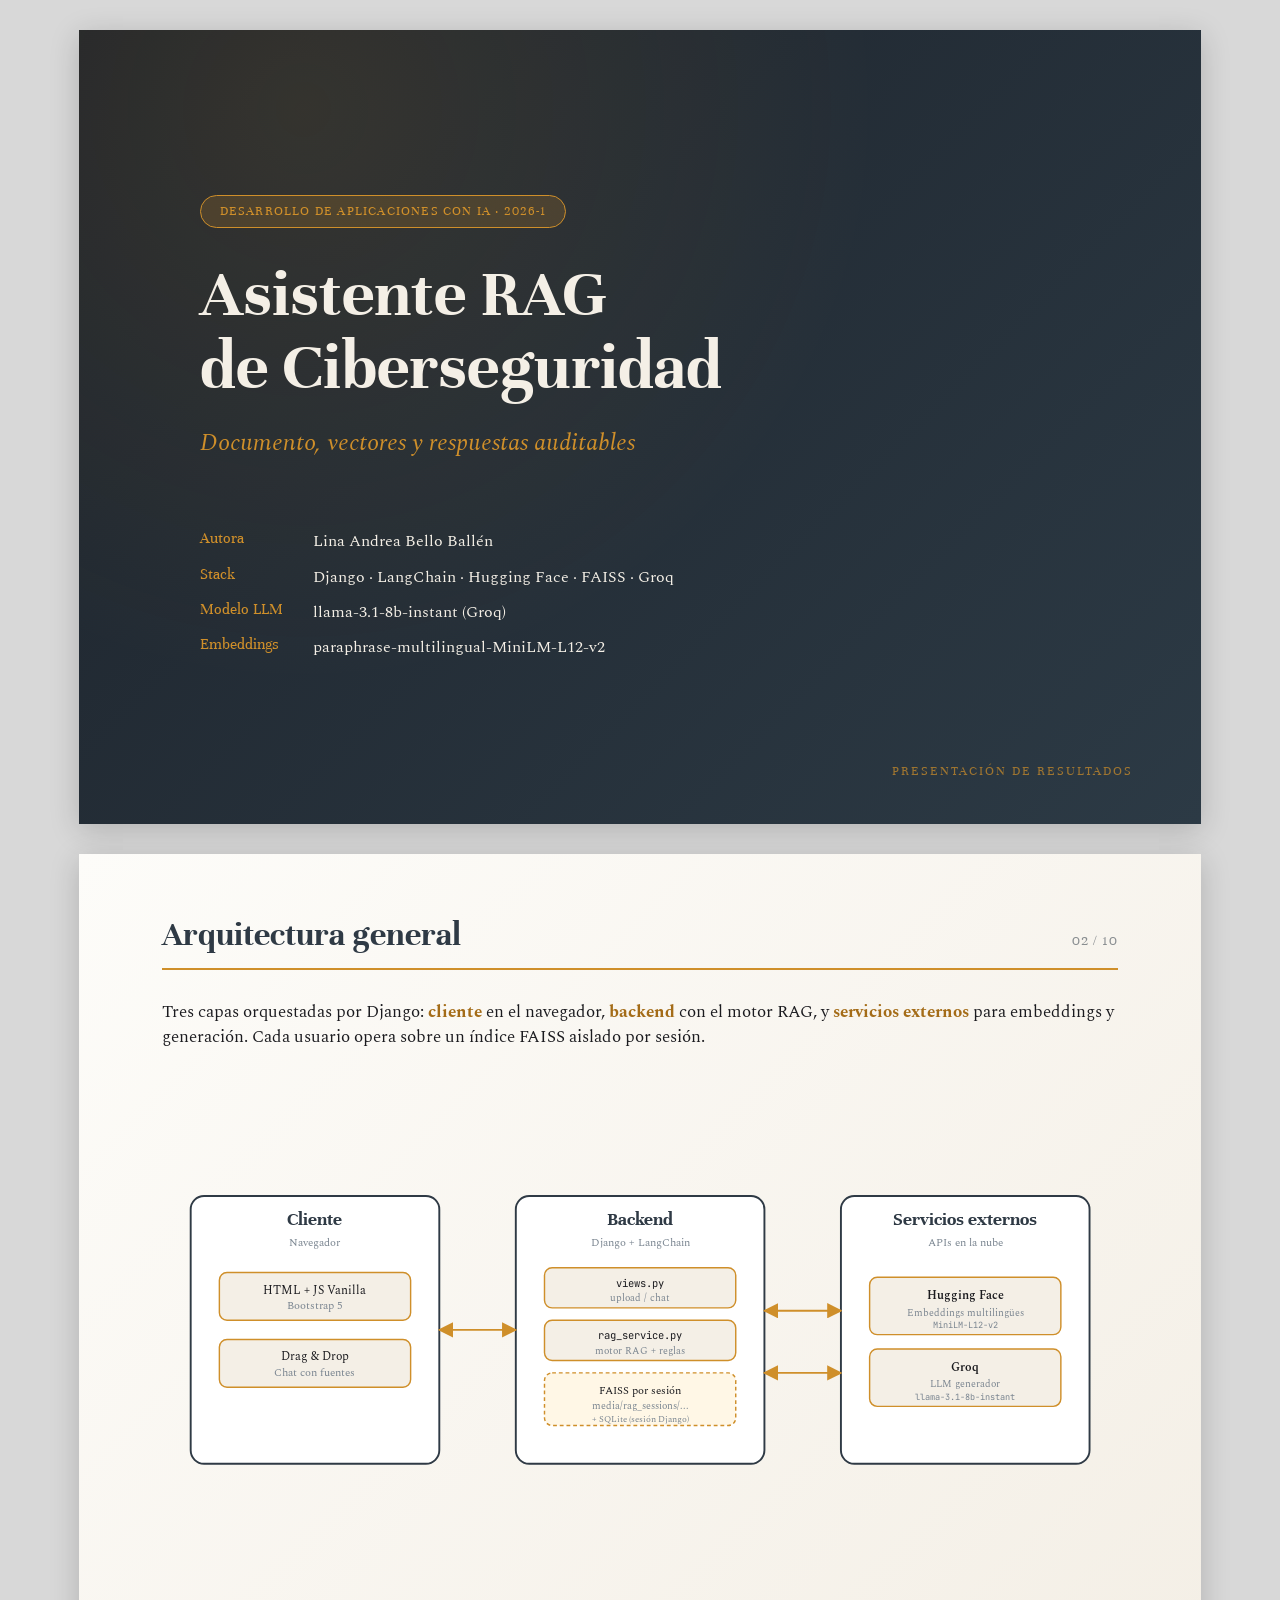
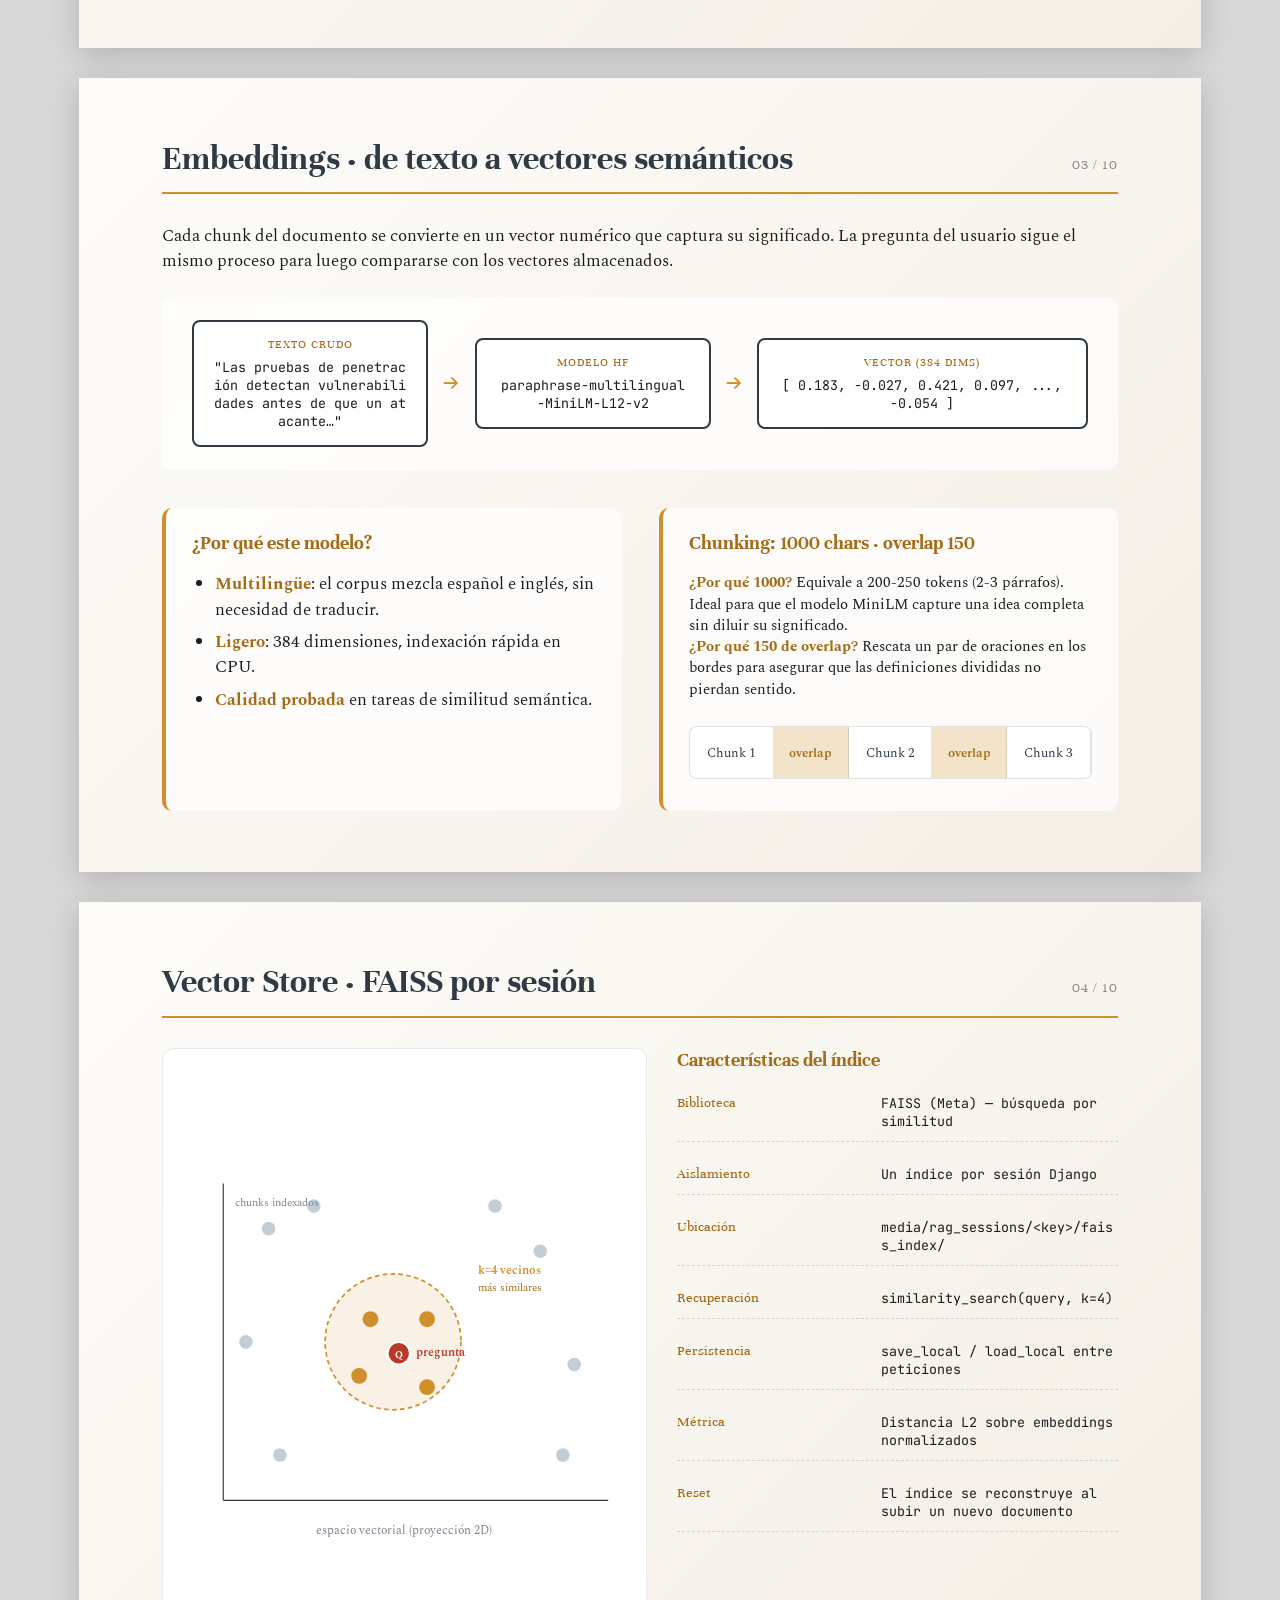
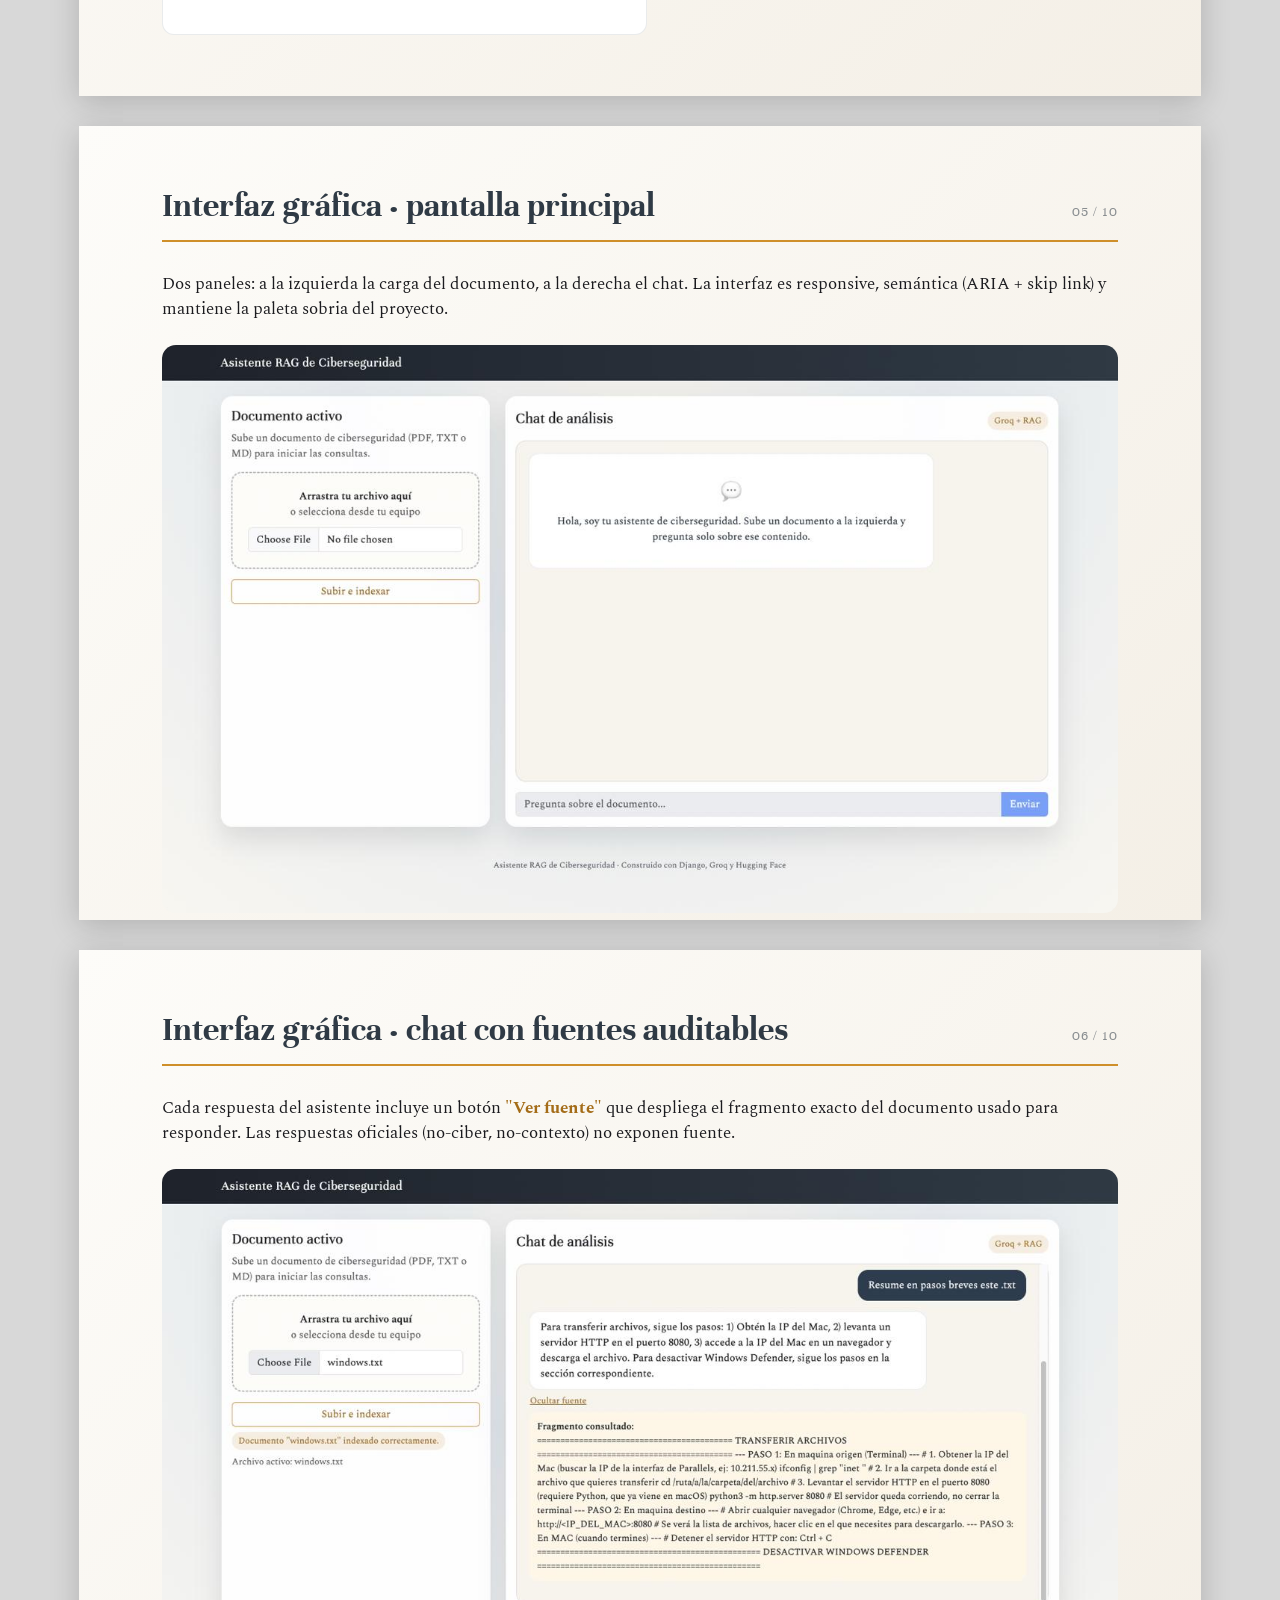
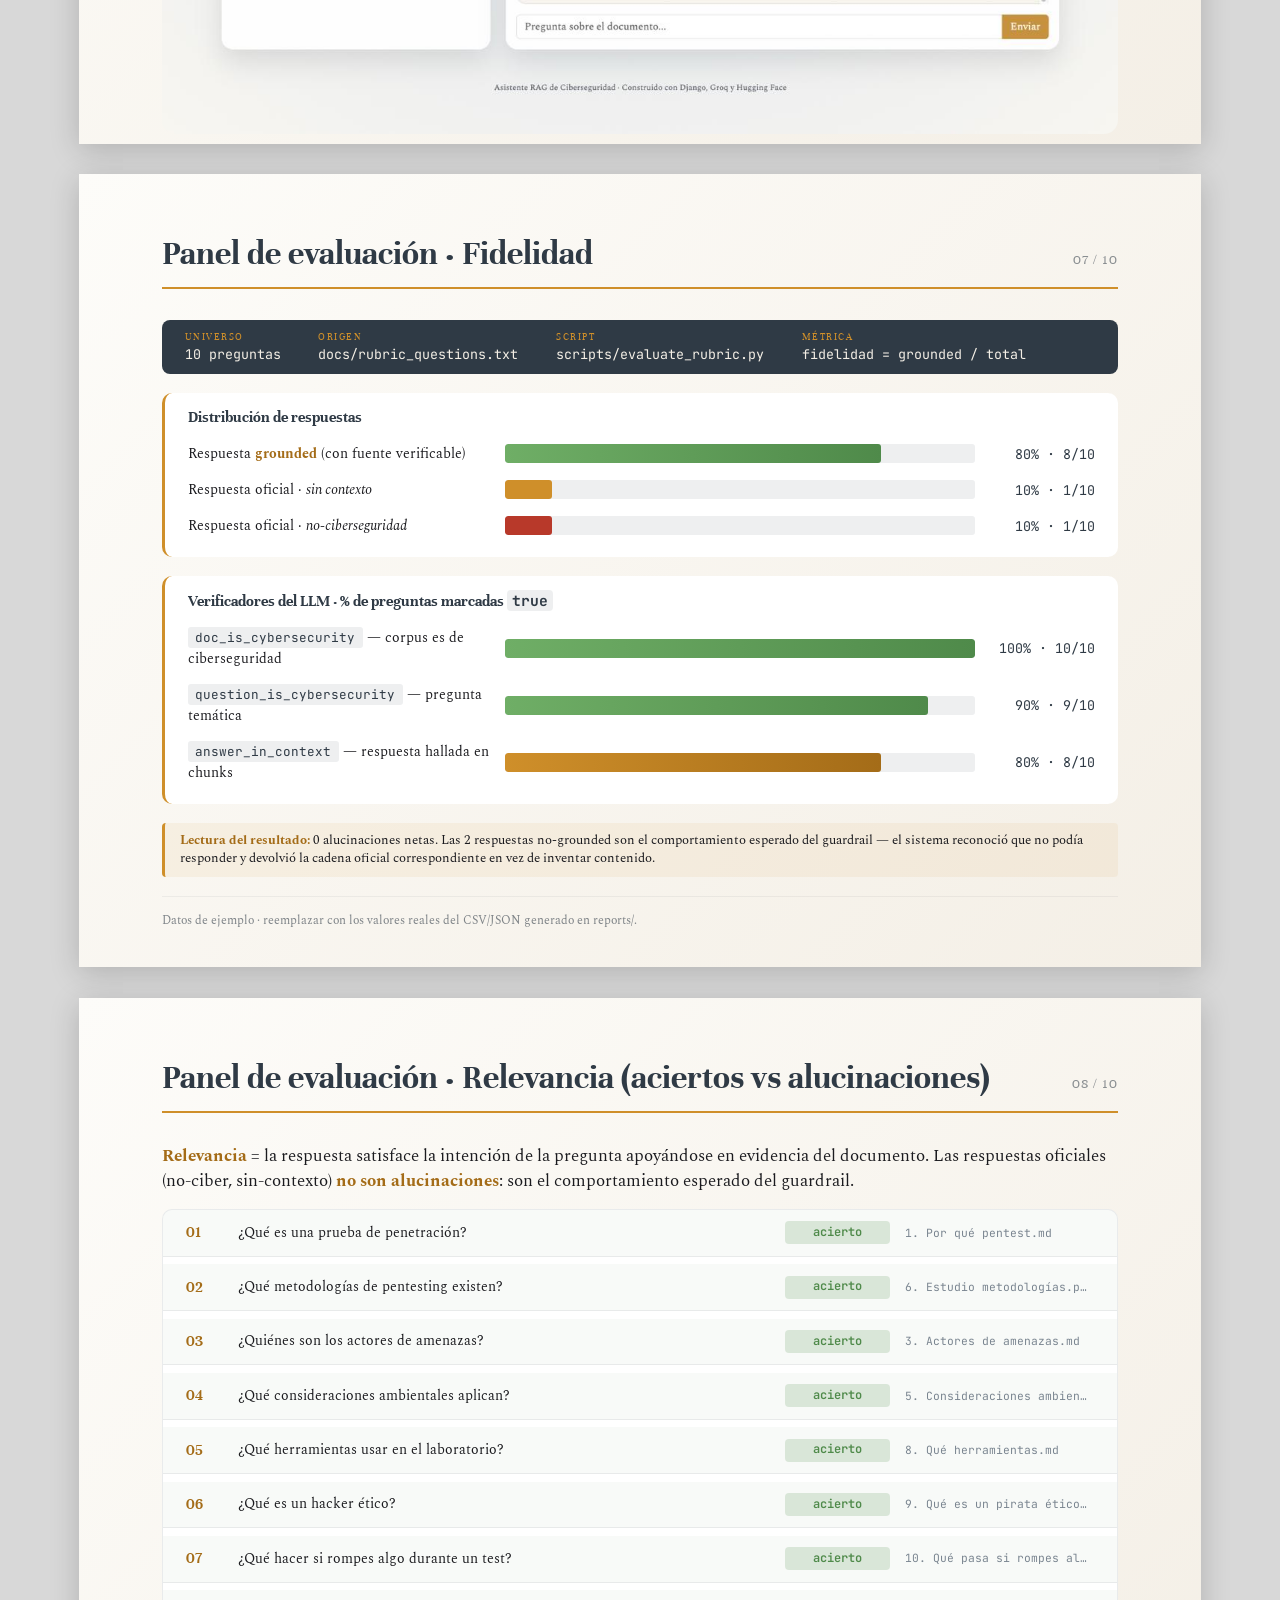
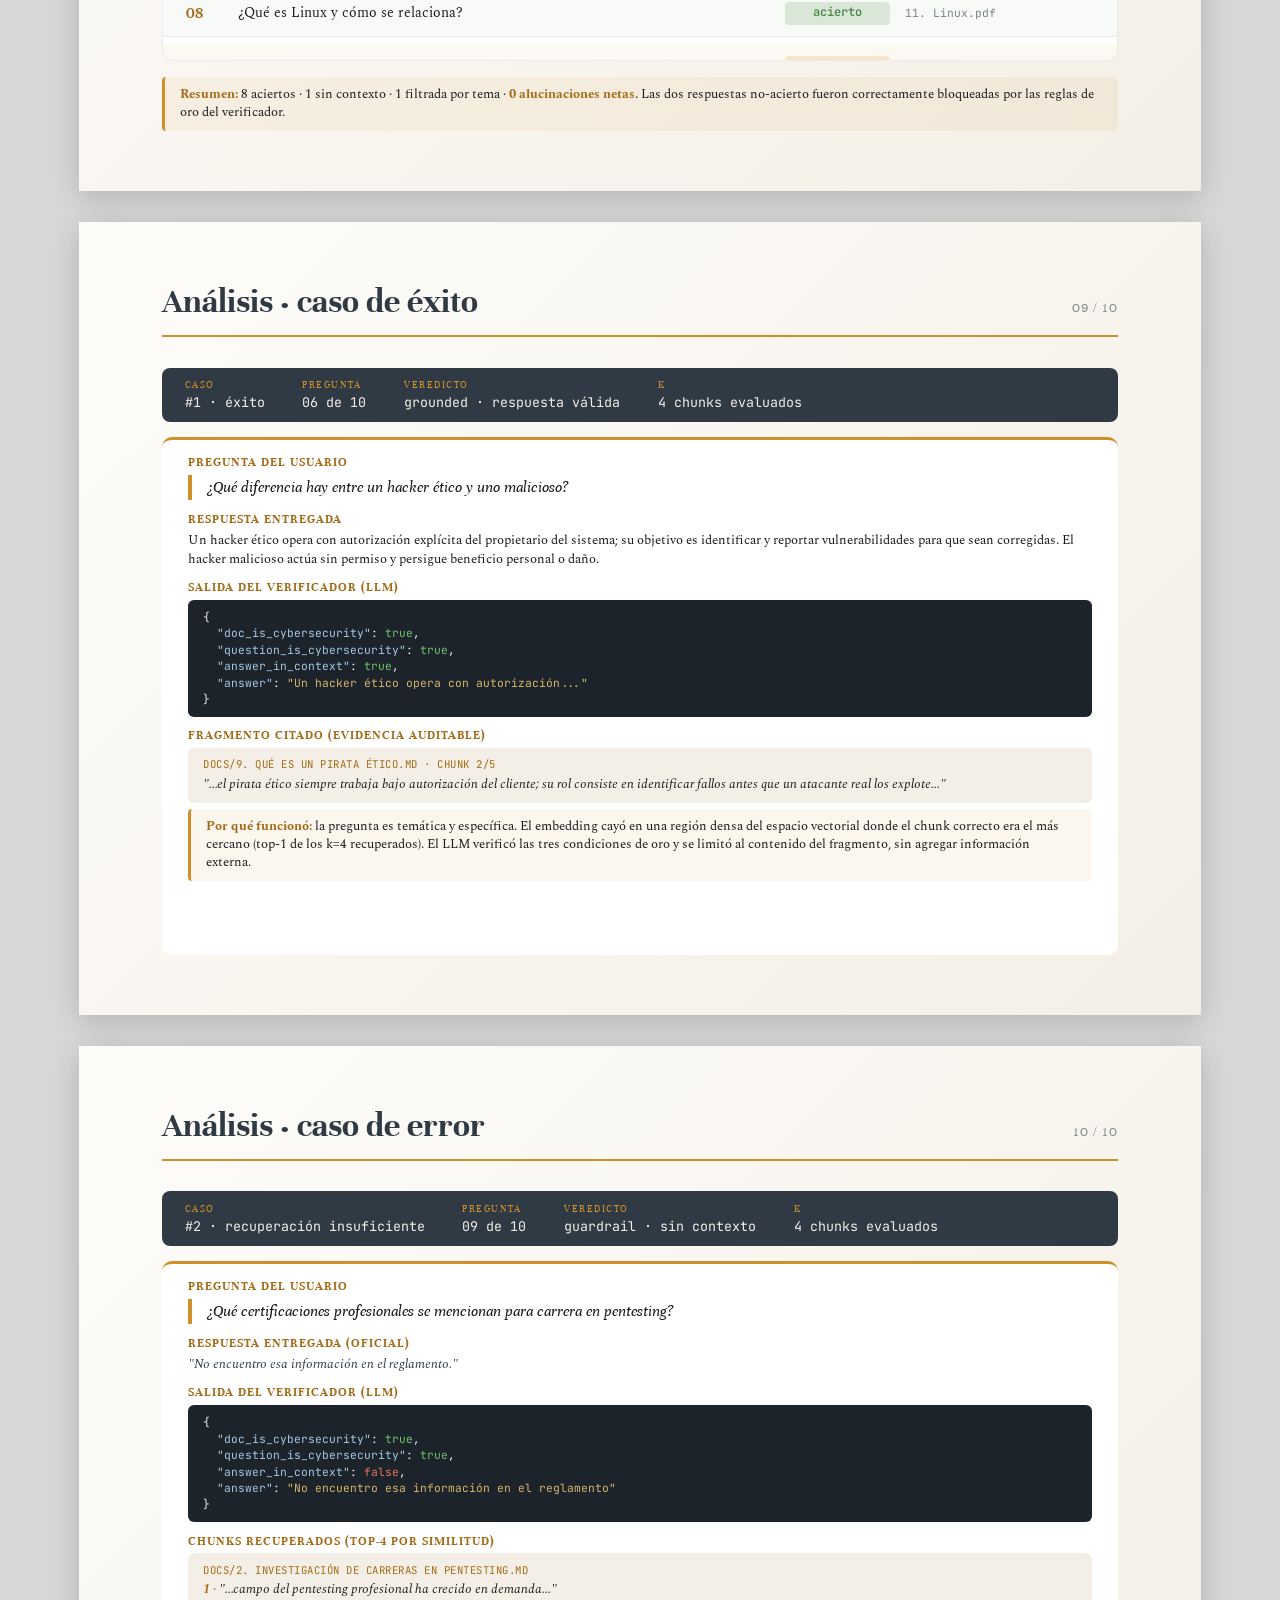
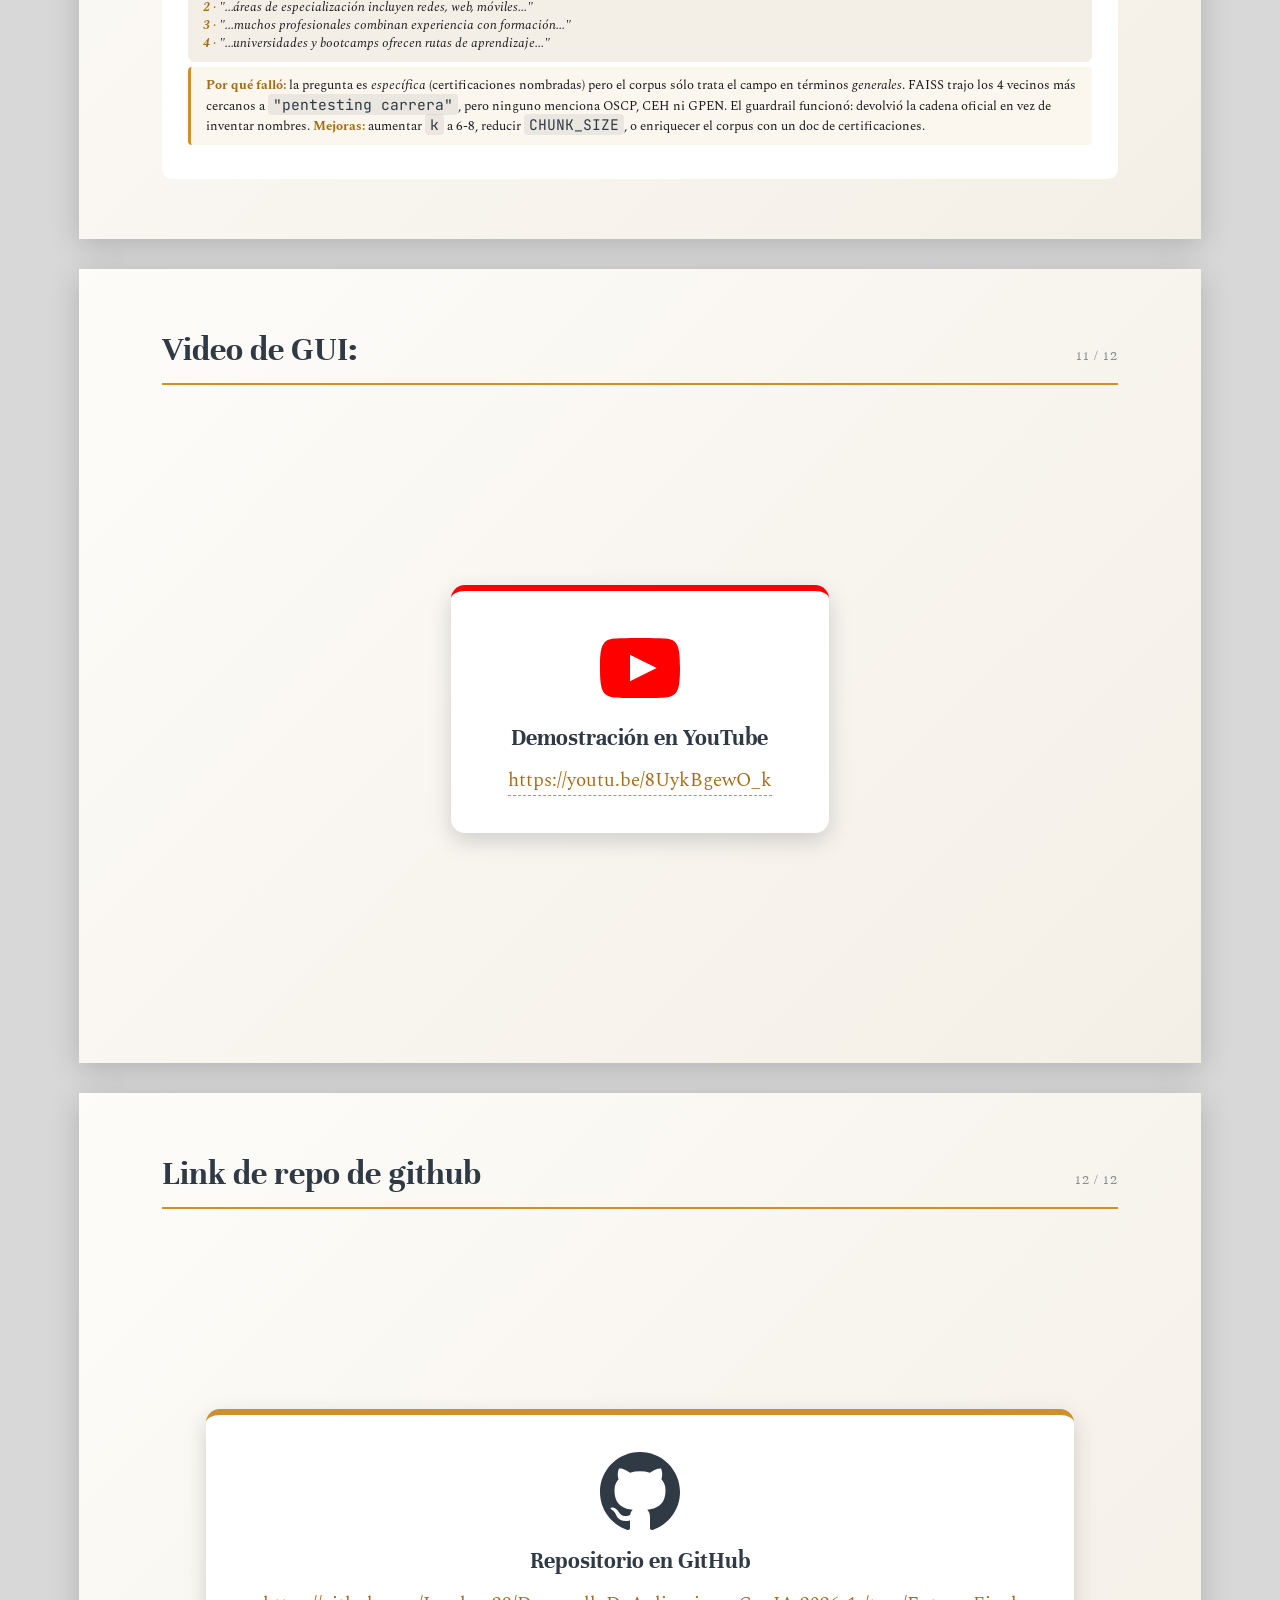
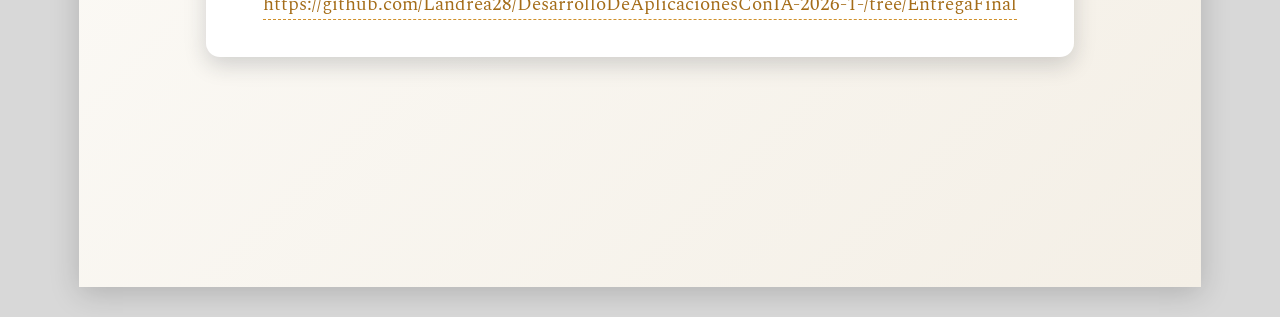
==== commit d48bbc9e: "Docs: Justificar parametros técnicos en README y presentacion" ====
--- a/presentacion.html
+++ b/presentacion.html
@@ -981,7 +981,7 @@
             </div>
             <div class="col-card">
                 <h3>Chunking: 1000 chars · overlap 150</h3>
-                <p style="font-size: 11pt;">El <code>RecursiveCharacterTextSplitter</code> divide el texto en bloques de tamaño fijo con solapamiento, evitando perder contexto en los bordes.</p>
+                <p style="font-size: 11pt;"><strong>¿Por qué 1000?</strong> Equivale a 200-250 tokens (2-3 párrafos). Ideal para que el modelo MiniLM capture una idea completa sin diluir su significado. <br><strong>¿Por qué 150 de overlap?</strong> Rescata un par de oraciones en los bordes para asegurar que las definiciones divididas no pierdan sentido.</p>
                 <div class="chunk-bar">
                     <div class="chunk">Chunk 1</div>
                     <div class="chunk overlap">overlap</div>
